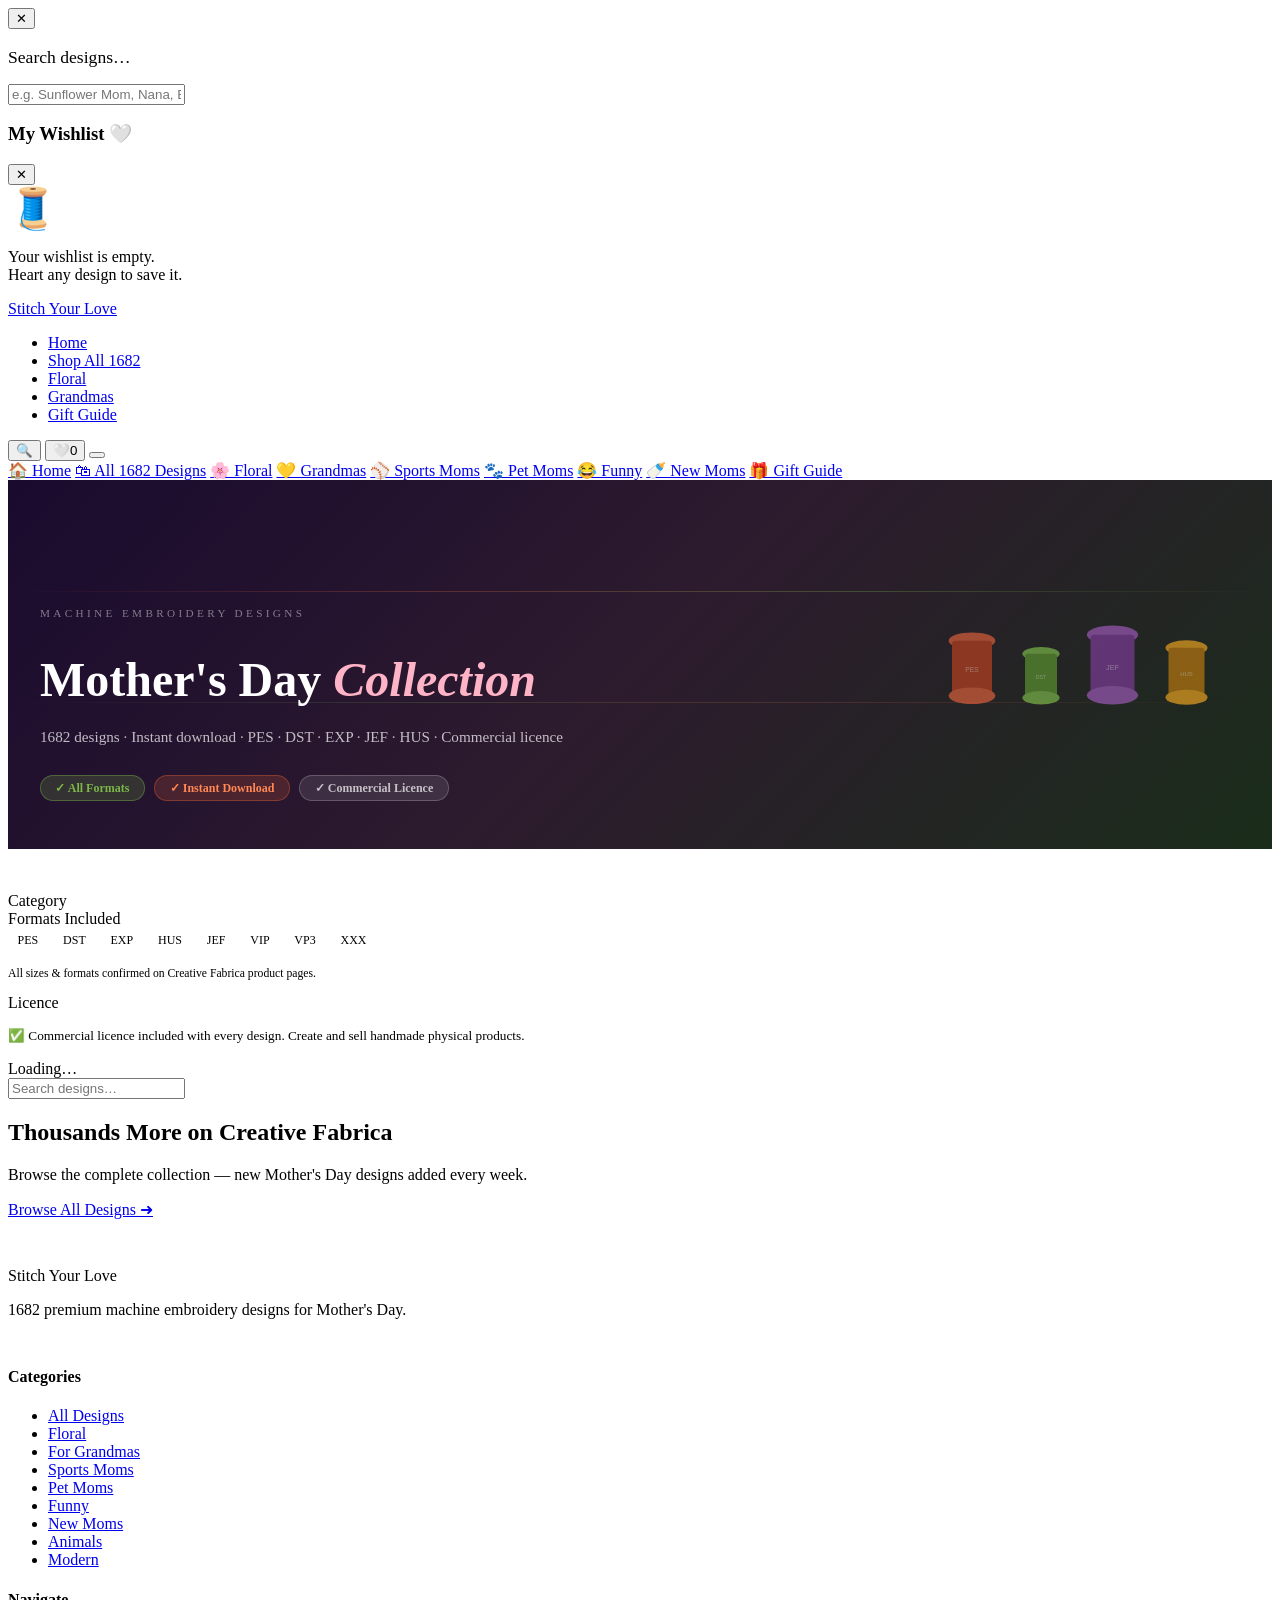
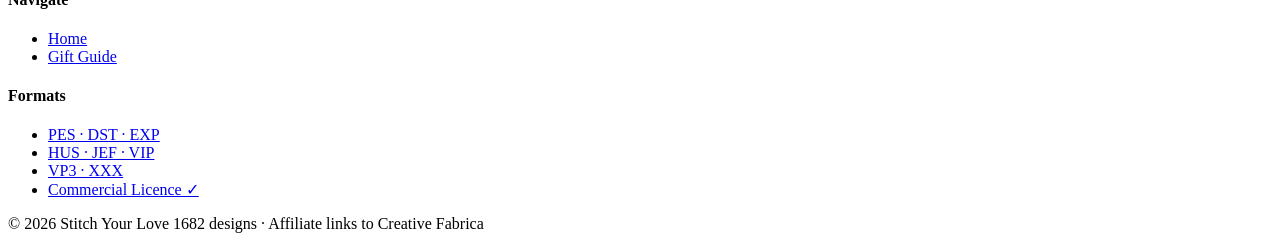
==== shop.html @ 6e65e6c3 "Add files via upload" ====
<!DOCTYPE html>
<html lang="en">
<head>
<meta charset="UTF-8">
<meta name="viewport" content="width=device-width,initial-scale=1">
<title>Shop All Designs — Stitch Your Love Mother's Day Embroidery</title>
<meta name="description" content="Shop all 1682 premium machine embroidery designs for Mother's Day. Filter by floral, grandma, sports, pets, funny, and more. Instant download, commercial licence.">
<link rel="stylesheet" href="style.css">
</head>
<body>

<!-- SEARCH MODAL -->
<div class="modal-overlay" id="search-modal">
  <div class="modal-box" style="position:relative">
    <button class="m-close" onclick="closeSearch()">✕</button>
    <p style="font-family:'Playfair Display',serif;font-size:1.1rem;color:var(--plum);margin-bottom:1rem">Search designs…</p>
    <input class="modal-search" id="search-input" type="text" placeholder="e.g. Sunflower Mom, Nana, Baseball Mama…" autocomplete="off">
    <div id="search-results" class="modal-results"></div>
  </div>
</div>

<!-- WISHLIST DRAWER -->
<div class="drawer-overlay" id="drawer-ov"></div>
<div class="drawer" id="drawer">
  <div class="drawer-head">
    <h3>My Wishlist 🤍</h3>
    <button class="drawer-close" onclick="toggleDrawer()">✕</button>
  </div>
  <div class="drawer-items" id="drawer-items">
    <div class="d-empty" id="drawer-empty">
      <div style="font-size:2.5rem;margin-bottom:.75rem">🧵</div>
      <p>Your wishlist is empty.<br>Heart any design to save it.</p>
    </div>
  </div>
  <div class="drawer-foot" id="drawer-foot" style="display:none">
    <p style="font-size:.82rem;color:var(--text-mid);margin-bottom:1rem">Each design opens on Creative Fabrica.</p>
    <a href="https://www.creativefabrica.com/search/ref/20531415/?query=mother&type=Embroidery" target="_blank" rel="noopener" class="btn btn-red" style="display:block;text-align:center">Browse All Designs ➜</a>
  </div>
</div>

<!-- NAVBAR -->
<nav class="navbar" id="navbar">
  <a href="index.html" class="nav-logo">Stitch Your Love</a>
  <ul class="nav-links">
    <li><a href="index.html">Home</a></li>
    <li><a href="shop.html" class="active">Shop All 1682</a></li>
    <li><a href="shop.html?cat=floral">Floral</a></li>
    <li><a href="shop.html?cat=grandma">Grandmas</a></li>
    <li><a href="gift-guide.html">Gift Guide</a></li>
  </ul>
  <div class="nav-right">
    <button class="nav-btn" onclick="openSearch()" title="Search">🔍</button>
    <button class="nav-btn" onclick="toggleDrawer()" title="Wishlist">
      🤍<span class="badge" id="wl-badge">0</span>
    </button>
    <button class="hamburger" onclick="toggleMobile()" aria-label="Menu">
      <span></span><span></span><span></span>
    </button>
  </div>
</nav>
<div class="mobile-nav" id="mobile-nav">
  <a href="index.html" onclick="toggleMobile()">🏠 Home</a>
  <a href="shop.html" onclick="toggleMobile()">🛍 All 1682 Designs</a>
  <a href="shop.html?cat=floral" onclick="toggleMobile()">🌸 Floral</a>
  <a href="shop.html?cat=grandma" onclick="toggleMobile()">💛 Grandmas</a>
  <a href="shop.html?cat=sports" onclick="toggleMobile()">⚾ Sports Moms</a>
  <a href="shop.html?cat=pets" onclick="toggleMobile()">🐾 Pet Moms</a>
  <a href="shop.html?cat=funny" onclick="toggleMobile()">😂 Funny</a>
  <a href="shop.html?cat=newmom" onclick="toggleMobile()">🍼 New Moms</a>
  <a href="gift-guide.html" onclick="toggleMobile()">🎁 Gift Guide</a>
</div>

<!-- SHOP HERO -->
<div style="padding-top:68px;position:relative;overflow:hidden;z-index:2;min-height:260px;display:flex;align-items:center">
  <div style="position:absolute;inset:0;background:linear-gradient(135deg,#1a0a2e 0%,#2d1b2e 50%,#1a2d1a 100%)"></div>
  <!-- Decorative threads -->
  <div style="position:absolute;inset:0;overflow:hidden;pointer-events:none;z-index:1">
    <div style="position:absolute;top:30%;left:0;right:0;height:1px;background:linear-gradient(90deg,transparent,rgba(217,95,59,.3),rgba(122,182,72,.3),transparent)"></div>
    <div style="position:absolute;top:60%;left:0;right:0;height:1px;background:linear-gradient(90deg,transparent,rgba(122,182,72,.2),rgba(217,95,59,.2),transparent)"></div>
  </div>
  <!-- Right decoration: thread spools -->
  <div style="position:absolute;right:5%;top:50%;transform:translateY(-50%);z-index:1;display:flex;gap:1.5rem;align-items:flex-end;opacity:.7">
    <svg viewBox="0 0 60 90" style="width:50px"><ellipse cx="30" cy="12" rx="28" ry="10" fill="#d95f3b"/><rect x="6" y="12" width="48" height="66" rx="4" fill="#b84020"/><ellipse cx="30" cy="78" rx="28" ry="10" fill="#d95f3b"/><text x="30" y="50" text-anchor="middle" font-size="8" fill="rgba(255,255,255,.5)" font-family="Arial">PES</text></svg>
    <svg viewBox="0 0 60 90" style="width:40px"><ellipse cx="30" cy="12" rx="28" ry="10" fill="#7ab648"/><rect x="6" y="12" width="48" height="66" rx="4" fill="#5a9230"/><ellipse cx="30" cy="78" rx="28" ry="10" fill="#7ab648"/><text x="30" y="50" text-anchor="middle" font-size="8" fill="rgba(255,255,255,.5)" font-family="Arial">DST</text></svg>
    <svg viewBox="0 0 60 90" style="width:55px"><ellipse cx="30" cy="12" rx="28" ry="10" fill="#9b59b6"/><rect x="6" y="12" width="48" height="66" rx="4" fill="#7d3c98"/><ellipse cx="30" cy="78" rx="28" ry="10" fill="#9b59b6"/><text x="30" y="50" text-anchor="middle" font-size="8" fill="rgba(255,255,255,.5)" font-family="Arial">JEF</text></svg>
    <svg viewBox="0 0 60 90" style="width:45px"><ellipse cx="30" cy="12" rx="28" ry="10" fill="#e8a020"/><rect x="6" y="12" width="48" height="66" rx="4" fill="#b87810"/><ellipse cx="30" cy="78" rx="28" ry="10" fill="#e8a020"/><text x="30" y="50" text-anchor="middle" font-size="8" fill="rgba(255,255,255,.5)" font-family="Arial">HUS</text></svg>
  </div>
  <div style="position:relative;z-index:2;padding:3rem 2rem;max-width:700px">
    <p style="font-size:.7rem;letter-spacing:.3em;text-transform:uppercase;color:rgba(255,255,255,.45);margin-bottom:.75rem">Machine Embroidery Designs</p>
    <h1 style="font-family:'Playfair Display',serif;font-size:clamp(1.8rem,5vw,3rem);color:#fff;margin-bottom:.85rem;line-height:1.2">Mother's Day <em style="color:#ffb3c6;font-style:italic">Collection</em></h1>
    <p style="color:rgba(255,255,255,.72);font-size:.95rem;line-height:1.75;margin-bottom:1.5rem">1682 designs · Instant download · PES · DST · EXP · JEF · HUS · Commercial licence</p>
    <div style="display:flex;gap:.6rem;flex-wrap:wrap">
      <span style="padding:.3rem .9rem;background:rgba(122,182,72,.2);border:1px solid rgba(122,182,72,.4);border-radius:20px;font-size:.75rem;color:#7ab648;font-weight:600">✓ All Formats</span>
      <span style="padding:.3rem .9rem;background:rgba(217,95,59,.2);border:1px solid rgba(217,95,59,.4);border-radius:20px;font-size:.75rem;color:#ff8855;font-weight:600">✓ Instant Download</span>
      <span style="padding:.3rem .9rem;background:rgba(255,255,255,.1);border:1px solid rgba(255,255,255,.2);border-radius:20px;font-size:.75rem;color:rgba(255,255,255,.7);font-weight:600">✓ Commercial Licence</span>
    </div>
  </div>
</div>

<!-- MOBILE FILTERS (visible on mobile) -->
<div style="padding:.75rem 1.5rem;background:rgba(255,255,255,.15);backdrop-filter:blur(12px);-webkit-backdrop-filter:blur(12px);border-bottom:1px solid rgba(255,255,255,.25);position:relative;z-index:2;overflow-x:auto;white-space:nowrap">
  <div style="display:inline-flex;gap:.5rem" id="mob-filters"></div>
</div>

<!-- SHOP LAYOUT -->
<div class="wrap" style="position:relative;z-index:2">
  <div class="shop-layout">

    <!-- SIDEBAR -->
    <aside class="sidebar">
      <div class="side-panel">
        <div class="side-title">Category</div>
        <div id="sidebar-cats"></div>
      </div>
      <div class="side-panel">
        <div class="side-title">Formats Included</div>
        <div style="display:flex;flex-wrap:wrap;gap:.35rem">
          <span class="tag" style="font-size:.75rem;padding:.3rem .6rem">PES</span>
          <span class="tag" style="font-size:.75rem;padding:.3rem .6rem">DST</span>
          <span class="tag" style="font-size:.75rem;padding:.3rem .6rem">EXP</span>
          <span class="tag" style="font-size:.75rem;padding:.3rem .6rem">HUS</span>
          <span class="tag" style="font-size:.75rem;padding:.3rem .6rem">JEF</span>
          <span class="tag" style="font-size:.75rem;padding:.3rem .6rem">VIP</span>
          <span class="tag" style="font-size:.75rem;padding:.3rem .6rem">VP3</span>
          <span class="tag" style="font-size:.75rem;padding:.3rem .6rem">XXX</span>
        </div>
        <p style="font-size:.73rem;color:var(--text-light);margin-top:.75rem;line-height:1.5">All sizes &amp; formats confirmed on Creative Fabrica product pages.</p>
      </div>
      <div class="side-panel">
        <div class="side-title">Licence</div>
        <p style="font-size:.83rem;color:var(--text-mid);line-height:1.6">✅ Commercial licence included with every design. Create and sell handmade physical products.</p>
      </div>
    </aside>

    <!-- MAIN CONTENT -->
    <main class="shop-main">
      <div class="toolbar">
        <div class="result-info" id="result-info">Loading…</div>
        <div class="search-bar">
          <input class="search-input" id="inline-search" type="text" placeholder="Search designs…" autocomplete="off">
        </div>
      </div>
      <div class="grid" id="products-grid"></div>
      <div id="no-results" style="display:none;text-align:center;padding:4rem 2rem;color:var(--text-mid)">
        <div style="font-size:2.5rem;margin-bottom:1rem">🧵</div>
        <h3 style="font-family:'Playfair Display',serif;color:var(--plum);margin-bottom:.75rem">No designs found</h3>
        <p>Try a different search or category.</p>
        <button onclick="setFilter('all','')" class="btn btn-outline btn-sm" style="margin-top:1rem">Show All Designs</button>
      </div>
      <div class="pagination" id="pagination"></div>
    </main>

  </div>

  <!-- BOTTOM CTA -->
  <div class="cta-banner" style="margin:1rem 0 3rem">
    <h2>Thousands More on Creative Fabrica</h2>
    <p>Browse the complete collection — new Mother's Day designs added every week.</p>
    <a href="https://www.creativefabrica.com/search/ref/20531415/?query=mother&type=Embroidery" target="_blank" rel="noopener" class="btn btn-green">Browse All Designs ➜</a>
  </div>
</div>

<!-- FOOTER -->
<footer>
  <div class="footer-grid">
    <div>
      <span class="footer-logo">Stitch Your Love</span>
      <p class="footer-tag">1682 premium machine embroidery designs for Mother's Day.</p>
      <p style="font-size:.72rem;color:rgba(255,255,255,.3)">Affiliate disclosure: all links lead to Creative Fabrica.</p>
    </div>
    <div>
      <h4 class="footer-h">Categories</h4>
      <ul class="footer-ul">
        <li><a href="shop.html">All Designs</a></li>
        <li><a href="shop.html?cat=floral">Floral</a></li>
        <li><a href="shop.html?cat=grandma">For Grandmas</a></li>
        <li><a href="shop.html?cat=sports">Sports Moms</a></li>
        <li><a href="shop.html?cat=pets">Pet Moms</a></li>
        <li><a href="shop.html?cat=funny">Funny</a></li>
        <li><a href="shop.html?cat=newmom">New Moms</a></li>
        <li><a href="shop.html?cat=animals">Animals</a></li>
        <li><a href="shop.html?cat=modern">Modern</a></li>
      </ul>
    </div>
    <div>
      <h4 class="footer-h">Navigate</h4>
      <ul class="footer-ul">
        <li><a href="index.html">Home</a></li>
        <li><a href="gift-guide.html">Gift Guide</a></li>
      </ul>
    </div>
    <div>
      <h4 class="footer-h">Formats</h4>
      <ul class="footer-ul">
        <li><a href="#">PES · DST · EXP</a></li>
        <li><a href="#">HUS · JEF · VIP</a></li>
        <li><a href="#">VP3 · XXX</a></li>
        <li><a href="#">Commercial Licence ✓</a></li>
      </ul>
    </div>
  </div>
  <div class="footer-bottom">
    <span>© 2026 Stitch Your Love</span>
    <span>1682 designs · Affiliate links to Creative Fabrica</span>
  </div>
</footer>

<script src="products.js"></script>
<script src="shared.js"></script>
<script>
/* ── SHOP CONFIG ─────────────────────────────────────────────*/
const PAGE_SIZE = 24;
const CATS = [
  {id:'all',    label:'All Designs',         icon:'✨'},
  {id:'floral', label:'Floral & Elegant',    icon:'🌸'},
  {id:'grandma',label:'For the Grandmas',    icon:'💛'},
  {id:'sports', label:'Sports & Hobby Moms', icon:'⚾'},
  {id:'pets',   label:'Pet Moms',            icon:'🐾'},
  {id:'funny',  label:'Funny & Relatable',   icon:'😂'},
  {id:'newmom', label:'New Moms & Nursery',  icon:'🍼'},
  {id:'animals',label:'Animals & Nature',    icon:'🐘'},
  {id:'modern', label:'Modern & Minimal',    icon:'🎨'},
  {id:'trending',label:'Quotes & Phrases',   icon:'💬'},
];

let currentCat = 'all';
let currentPage = 1;
let currentSearch = '';
let filteredProducts = [];

/* ── READ URL PARAMS ──────────────────────────────────────── */
function readParams(){
  const p = new URLSearchParams(window.location.search);
  currentCat = p.get('cat') || 'all';
  currentPage = parseInt(p.get('page') || '1');
  currentSearch = p.get('q') || '';
  // set search input
  const si = document.getElementById('inline-search');
  if(si && currentSearch) si.value = currentSearch;
}

/* ── FILTER & RENDER ──────────────────────────────────────── */
function filterProducts(){
  filteredProducts = PRODUCTS.filter(p => {
    const catOk = currentCat === 'all' || p.c === currentCat;
    const qOk   = !currentSearch || p.t.toLowerCase().includes(currentSearch.toLowerCase());
    return catOk && qOk;
  });
}

function renderPage(){
  const grid = document.getElementById('products-grid');
  const noRes = document.getElementById('no-results');
  const info = document.getElementById('result-info');

  if(!filteredProducts.length){
    grid.innerHTML='';
    noRes.style.display='block';
    info.textContent='No designs found';
    document.getElementById('pagination').innerHTML='';
    return;
  }
  noRes.style.display='none';

  const total = filteredProducts.length;
  const totalPages = Math.ceil(total / PAGE_SIZE);
  if(currentPage > totalPages) currentPage = 1;

  const start = (currentPage-1)*PAGE_SIZE;
  const slice = filteredProducts.slice(start, start+PAGE_SIZE);

  const catLabel = CATS.find(c=>c.id===currentCat)?.label || 'All';
  info.textContent = `${total.toLocaleString()} design${total!==1?'s':''} ${currentCat!=='all'?'in '+catLabel:''} ${currentSearch?'for "'+currentSearch+'"':''} — Page ${currentPage} of ${totalPages}`;

  grid.innerHTML = slice.map(p=>cardHTML(p,'')).join('');
  wlRefreshUI();

  renderPagination(totalPages);

  // scroll to top of grid smoothly
  grid.scrollIntoView({behavior:'smooth',block:'start'});
  window.scrollBy(0,-100);
}

function renderPagination(total){
  const el = document.getElementById('pagination');
  if(total <= 1){ el.innerHTML=''; return; }
  let html = '';
  const p = currentPage;

  // Prev
  html += `<button class="page-btn" onclick="goPage(${p-1})" ${p===1?'disabled':''}>←</button>`;

  // Pages
  let pages = [];
  if(total <= 7){
    for(let i=1;i<=total;i++) pages.push(i);
  } else {
    pages = [1];
    if(p > 3) pages.push('…');
    for(let i=Math.max(2,p-1);i<=Math.min(total-1,p+1);i++) pages.push(i);
    if(p < total-2) pages.push('…');
    pages.push(total);
  }

  pages.forEach(pg=>{
    if(pg==='…') html+=`<span class="page-dots">…</span>`;
    else html+=`<button class="page-btn ${pg===p?'active':''}" onclick="goPage(${pg})">${pg}</button>`;
  });

  // Next
  html += `<button class="page-btn" onclick="goPage(${p+1})" ${p===total?'disabled':''}>→</button>`;
  el.innerHTML = html;
}

function goPage(n){
  currentPage = n;
  renderPage();
  updateURL();
}

/* ── SET FILTER ───────────────────────────────────────────── */
function setFilter(cat, search=''){
  currentCat = cat;
  currentSearch = search;
  currentPage = 1;
  // sync search input
  const si = document.getElementById('inline-search');
  if(si) si.value = search;
  filterProducts();
  renderPage();
  updateURL();
  buildSidebar();
  buildMobileFilters();
}

function updateURL(){
  const url = new URL(window.location);
  if(currentCat==='all') url.searchParams.delete('cat');
  else url.searchParams.set('cat', currentCat);
  if(currentPage===1) url.searchParams.delete('page');
  else url.searchParams.set('page', currentPage);
  if(currentSearch) url.searchParams.set('q', currentSearch);
  else url.searchParams.delete('q');
  window.history.replaceState({},'', url);
}

/* ── SIDEBAR ─────────────────────────────────────────────── */
function countCat(cat){
  if(cat==='all') return PRODUCTS.length;
  return PRODUCTS.filter(p=>p.c===cat).length;
}

function buildSidebar(){
  const el = document.getElementById('sidebar-cats');
  if(!el) return;
  el.innerHTML = CATS.map(c=>`
    <button class="side-opt ${c.id===currentCat?'active':''}" onclick="setFilter('${c.id}')">
      ${c.icon} ${c.label}
      <span class="cnt">${countCat(c.id).toLocaleString()}</span>
    </button>`).join('');
}

function buildMobileFilters(){
  const el = document.getElementById('mob-filters');
  if(!el) return;
  el.innerHTML = CATS.map(c=>`
    <button onclick="setFilter('${c.id}')" style="flex-shrink:0;padding:.45rem .9rem;border-radius:50px;border:1px solid var(--glass-b);background:${c.id===currentCat?'var(--persimmon)':'rgba(255,255,255,.6)'};color:${c.id===currentCat?'#fff':'var(--plum2)'};font-size:.78rem;font-weight:500;font-family:Outfit,sans-serif;white-space:nowrap;cursor:pointer;transition:all .2s">
      ${c.icon} ${c.label}
    </button>`).join('');
}

/* ── INLINE SEARCH ───────────────────────────────────────── */
let searchTimer;
document.addEventListener('DOMContentLoaded',()=>{
  const si = document.getElementById('inline-search');
  if(si){
    si.addEventListener('input', e=>{
      clearTimeout(searchTimer);
      searchTimer = setTimeout(()=>{
        currentSearch = e.target.value.trim();
        currentPage = 1;
        filterProducts();
        renderPage();
        updateURL();
      }, 300);
    });
  }
});

/* ── INIT ─────────────────────────────────────────────────── */
document.addEventListener('DOMContentLoaded',()=>{
  readParams();
  buildSidebar();
  buildMobileFilters();
  filterProducts();
  renderPage();
});
</script>
</body>
</html>
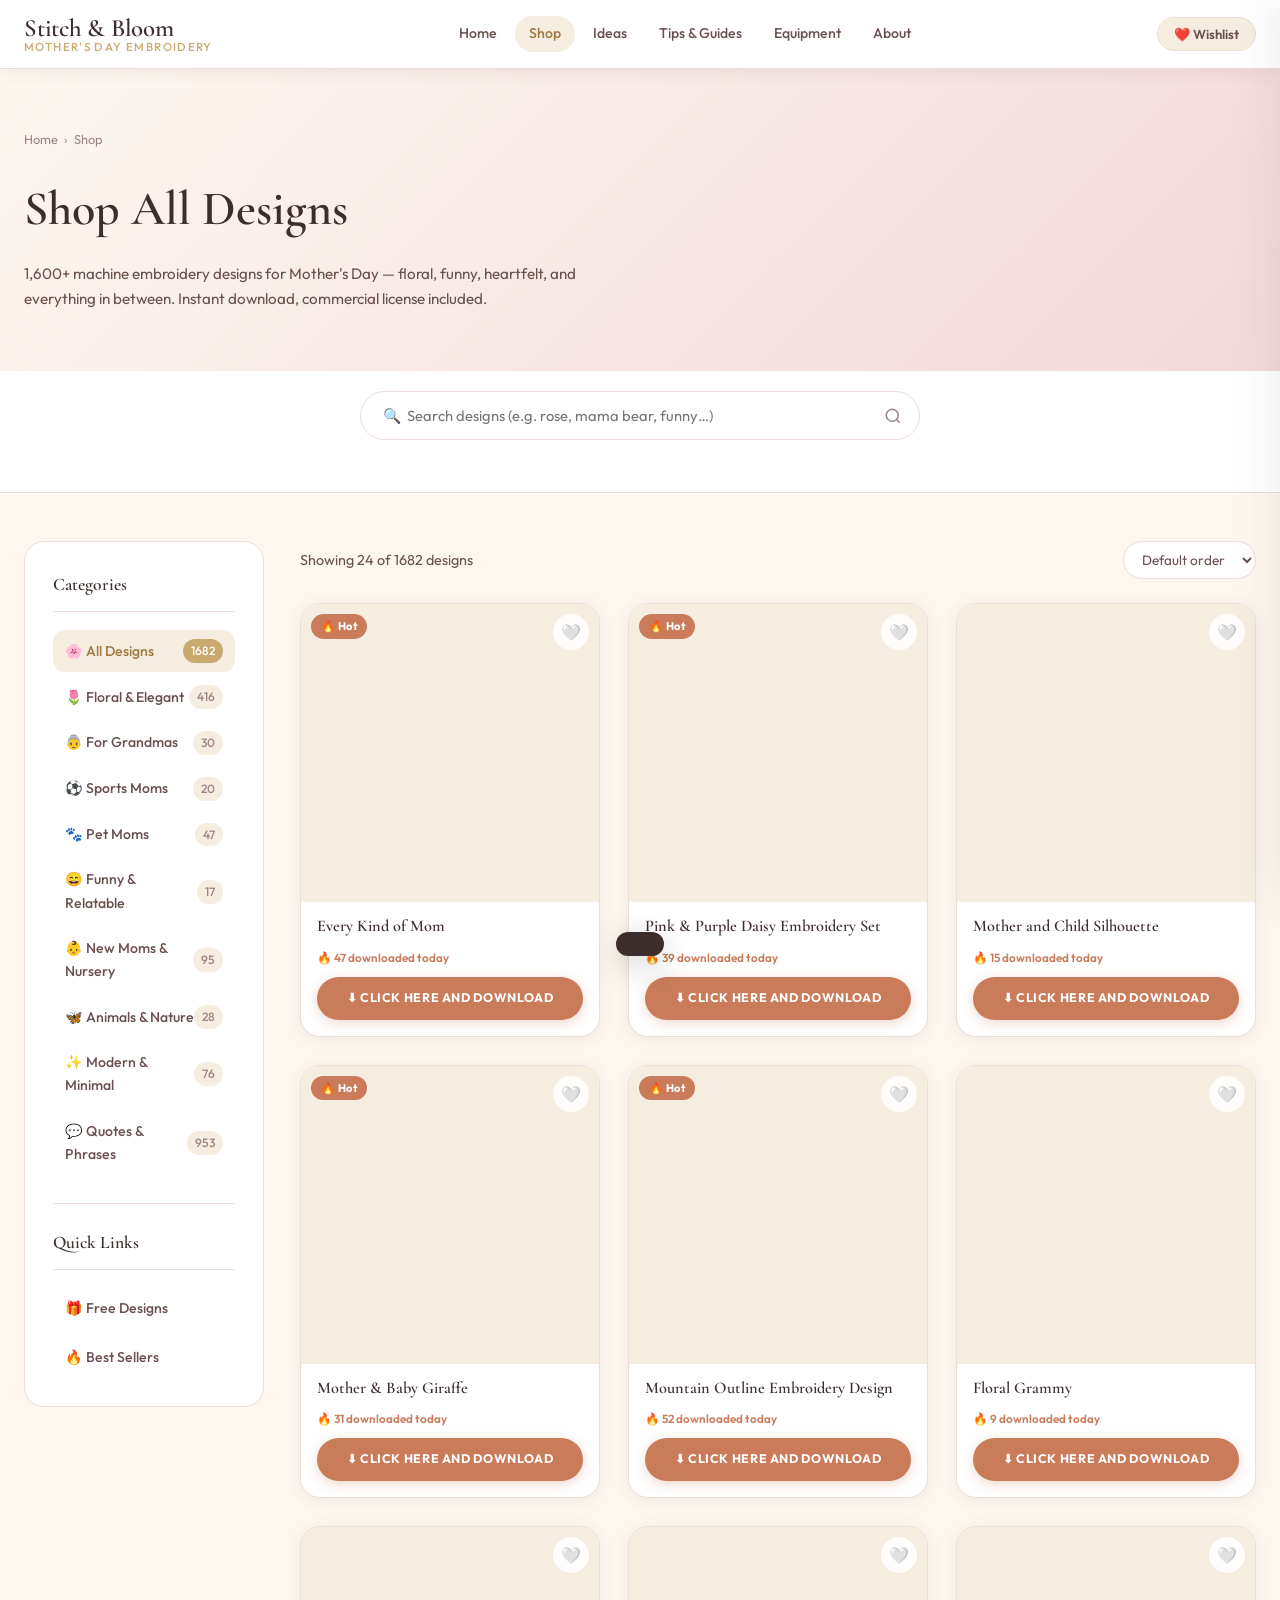
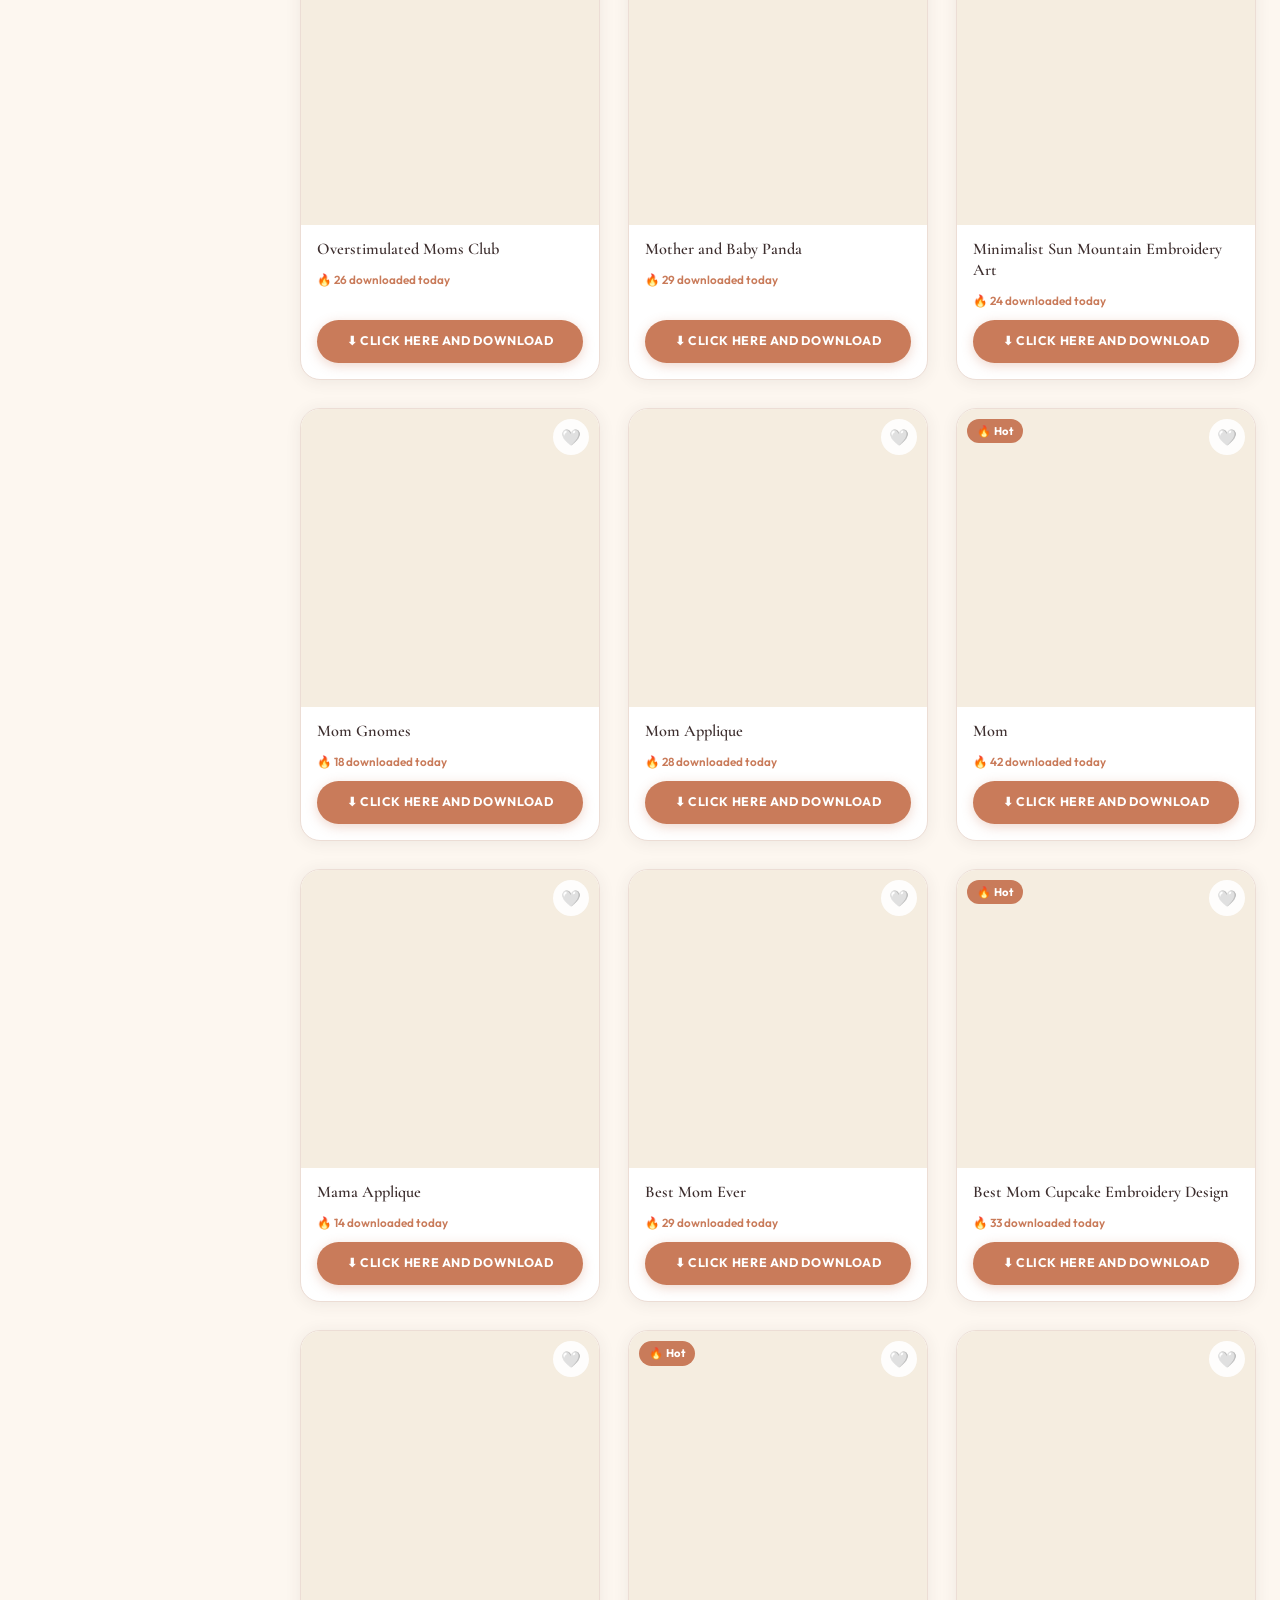
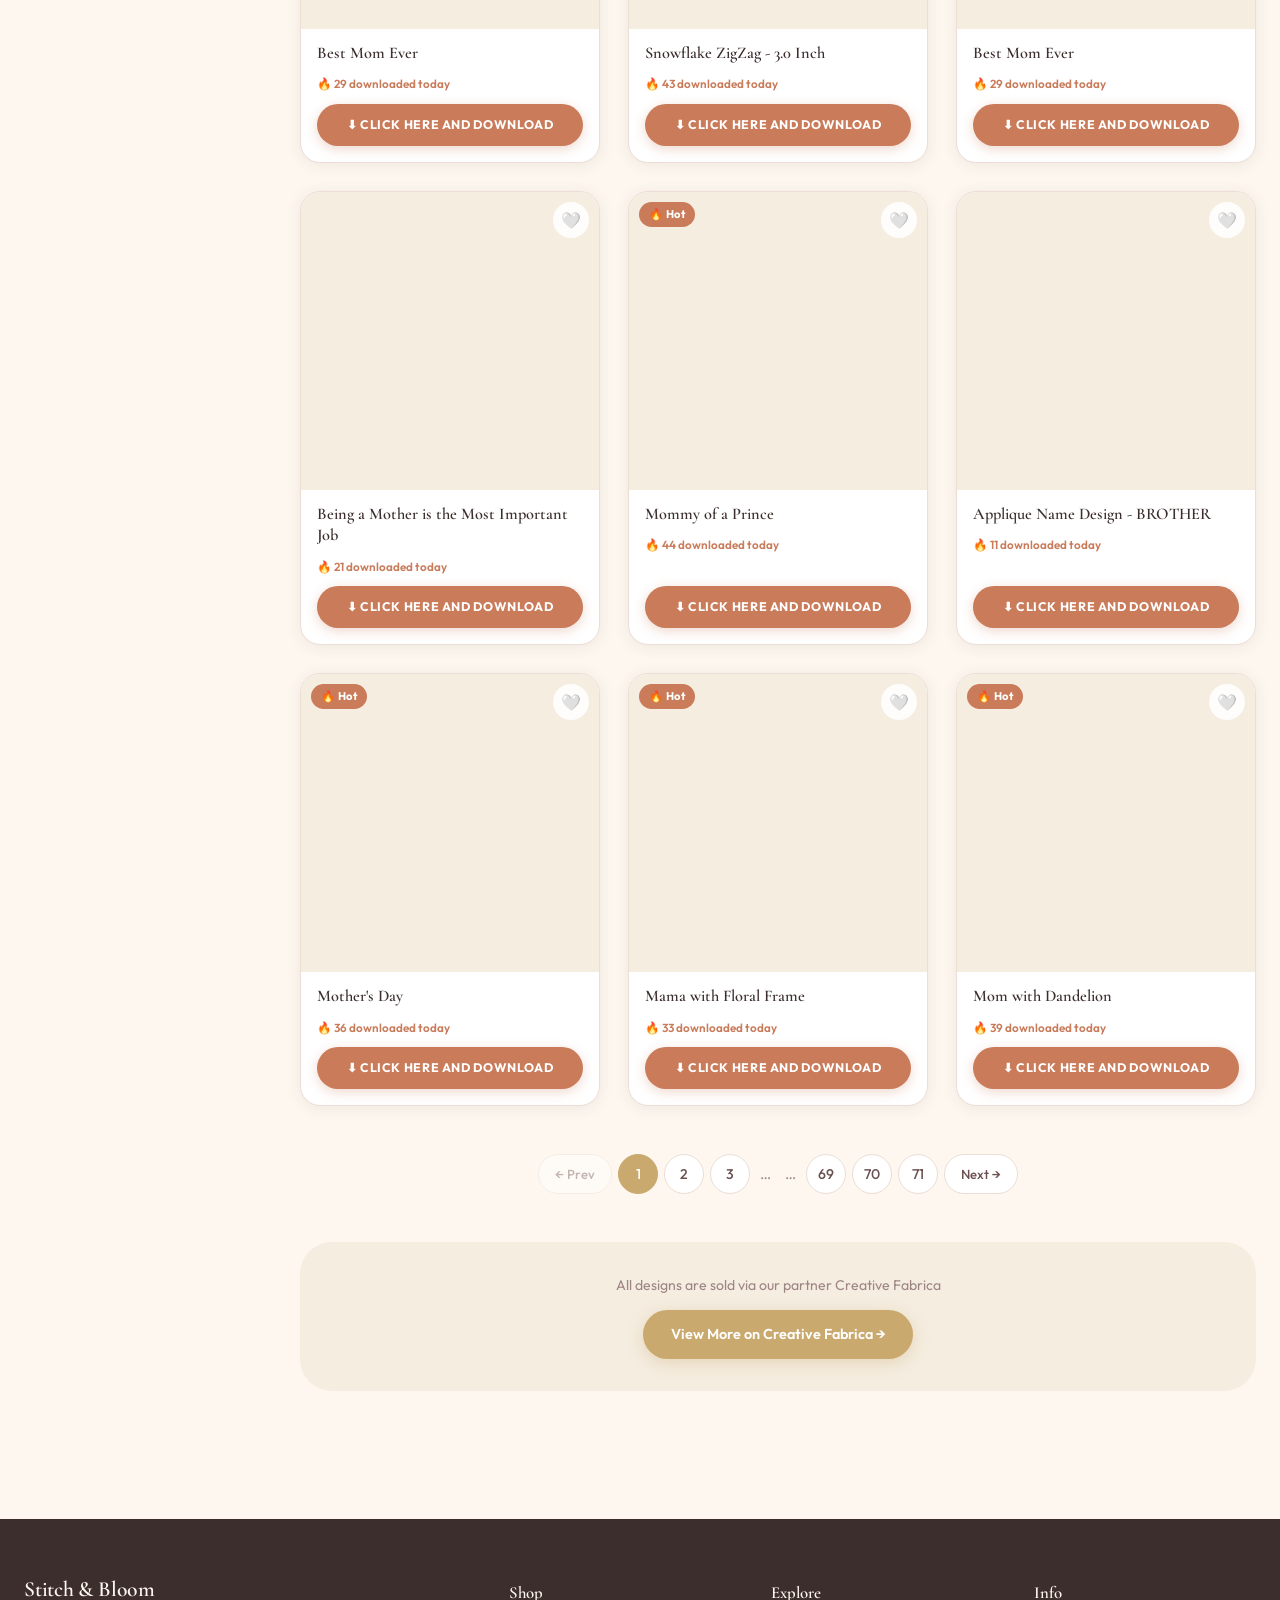
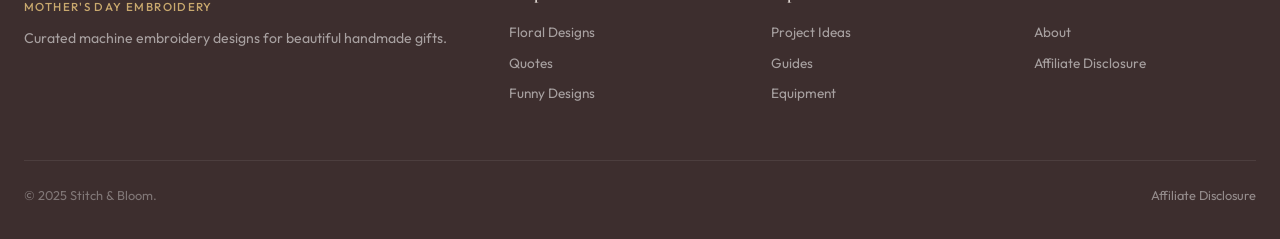
==== commit ac6b7e8c: "Add files via upload" ====
--- a/shop.html
+++ b/shop.html
@@ -2,399 +2,206 @@
 <html lang="en">
 <head>
 <meta charset="UTF-8">
-<meta name="viewport" content="width=device-width,initial-scale=1">
-<title>Shop All Designs — Stitch Your Love Mother's Day Embroidery</title>
-<meta name="description" content="Shop all 1682 premium machine embroidery designs for Mother's Day. Filter by floral, grandma, sports, pets, funny, and more. Instant download, commercial licence.">
+<meta name="viewport" content="width=device-width, initial-scale=1">
+<meta name="description" content="Browse 1,600+ Mother's Day machine embroidery designs. Filter by category, search, and download instantly with commercial license.">
+<title>Shop Embroidery Designs — Mother's Day Collection</title>
 <link rel="stylesheet" href="style.css">
 </head>
 <body>
 
-<!-- SEARCH MODAL -->
-<div class="modal-overlay" id="search-modal">
-  <div class="modal-box" style="position:relative">
-    <button class="m-close" onclick="closeSearch()">✕</button>
-    <p style="font-family:'Playfair Display',serif;font-size:1.1rem;color:var(--plum);margin-bottom:1rem">Search designs…</p>
-    <input class="modal-search" id="search-input" type="text" placeholder="e.g. Sunflower Mom, Nana, Baseball Mama…" autocomplete="off">
-    <div id="search-results" class="modal-results"></div>
+<header class="site-header">
+  <div class="header-inner">
+    <a href="index.html" class="logo">
+      <span class="logo-title">Stitch & Bloom</span>
+      <span class="logo-sub">Mother's Day Embroidery</span>
+    </a>
+    <nav class="main-nav">
+      <a href="index.html">Home</a>
+      <a href="shop.html">Shop</a>
+      <a href="ideas.html">Ideas</a>
+      <a href="articles.html">Tips & Guides</a>
+      <a href="equipment.html">Equipment</a>
+      <a href="about.html">About</a>
+    </nav>
+    <div class="header-actions">
+      <button class="btn-wishlist">❤️ Wishlist <span class="wishlist-count">0</span></button>
+      <button class="hamburger"><span></span><span></span><span></span></button>
+    </div>
+  </div>
+  <nav class="mobile-nav">
+    <a href="index.html">Home</a>
+    <a href="shop.html">Shop Designs</a>
+    <a href="ideas.html">Ideas & Inspiration</a>
+    <a href="articles.html">Tips & Guides</a>
+    <a href="equipment.html">Equipment</a>
+    <a href="about.html">About</a>
+  </nav>
+</header>
+
+<div class="drawer-overlay"></div>
+<aside class="wishlist-drawer">
+  <div class="drawer-header">
+    <h3>My Wishlist ❤️</h3>
+    <button class="drawer-close">✕</button>
+  </div>
+  <div class="drawer-body"></div>
+  <div class="drawer-footer">
+    <a href="shop.html" class="btn btn-primary" style="justify-content:center">Browse All Designs →</a>
+  </div>
+</aside>
+
+<!-- PAGE HERO -->
+<section class="page-hero">
+  <div class="container">
+    <div class="breadcrumb">
+      <a href="index.html">Home</a>
+      <span class="breadcrumb-sep">›</span>
+      <span>Shop</span>
+    </div>
+    <h1>Shop All Designs</h1>
+    <p>1,600+ machine embroidery designs for Mother's Day — floral, funny, heartfelt, and everything in between. Instant download, commercial license included.</p>
+  </div>
+</section>
+
+<!-- SEARCH -->
+<div style="background:var(--white);padding:20px 0;border-bottom:1px solid var(--border);">
+  <div class="container">
+    <div class="search-bar-wrap">
+      <input class="search-bar" id="shopSearch" type="search" placeholder="🔍  Search designs (e.g. rose, mama bear, funny…)" autocomplete="off">
+      <svg class="search-icon" width="18" height="18" viewBox="0 0 24 24" fill="none" stroke="currentColor" stroke-width="2"><circle cx="11" cy="11" r="8"/><path d="m21 21-4.35-4.35"/></svg>
+    </div>
   </div>
 </div>
 
-<!-- WISHLIST DRAWER -->
-<div class="drawer-overlay" id="drawer-ov"></div>
-<div class="drawer" id="drawer">
-  <div class="drawer-head">
-    <h3>My Wishlist 🤍</h3>
-    <button class="drawer-close" onclick="toggleDrawer()">✕</button>
-  </div>
-  <div class="drawer-items" id="drawer-items">
-    <div class="d-empty" id="drawer-empty">
-      <div style="font-size:2.5rem;margin-bottom:.75rem">🧵</div>
-      <p>Your wishlist is empty.<br>Heart any design to save it.</p>
-    </div>
-  </div>
-  <div class="drawer-foot" id="drawer-foot" style="display:none">
-    <p style="font-size:.82rem;color:var(--text-mid);margin-bottom:1rem">Each design opens on Creative Fabrica.</p>
-    <a href="https://www.creativefabrica.com/search/ref/20531415/?query=mother&type=Embroidery" target="_blank" rel="noopener" class="btn btn-red" style="display:block;text-align:center">Browse All Designs ➜</a>
+<!-- SHOP LAYOUT -->
+<div class="container">
+  <div class="shop-layout">
+
+    <!-- SIDEBAR -->
+    <aside class="shop-sidebar">
+      <h3>Categories</h3>
+      <div class="filter-list">
+        <div class="filter-item active" data-cat="all">
+          🌸 All Designs <span class="filter-count" id="cnt-all">1682</span>
+        </div>
+        <div class="filter-item" data-cat="floral">
+          🌷 Floral & Elegant <span class="filter-count" id="cnt-floral"></span>
+        </div>
+        <div class="filter-item" data-cat="grandma">
+          👵 For Grandmas <span class="filter-count" id="cnt-grandma"></span>
+        </div>
+        <div class="filter-item" data-cat="sports">
+          ⚽ Sports Moms <span class="filter-count" id="cnt-sports"></span>
+        </div>
+        <div class="filter-item" data-cat="pets">
+          🐾 Pet Moms <span class="filter-count" id="cnt-pets"></span>
+        </div>
+        <div class="filter-item" data-cat="funny">
+          😄 Funny & Relatable <span class="filter-count" id="cnt-funny"></span>
+        </div>
+        <div class="filter-item" data-cat="newmom">
+          👶 New Moms & Nursery <span class="filter-count" id="cnt-newmom"></span>
+        </div>
+        <div class="filter-item" data-cat="animals">
+          🦋 Animals & Nature <span class="filter-count" id="cnt-animals"></span>
+        </div>
+        <div class="filter-item" data-cat="modern">
+          ✨ Modern & Minimal <span class="filter-count" id="cnt-modern"></span>
+        </div>
+        <div class="filter-item" data-cat="quotes">
+          💬 Quotes & Phrases <span class="filter-count" id="cnt-quotes"></span>
+        </div>
+      </div>
+
+      <div style="margin-top:28px;padding-top:24px;border-top:1px solid var(--border);">
+        <h3>Quick Links</h3>
+        <div style="display:flex;flex-direction:column;gap:8px;margin-top:10px;">
+          <a href="https://www.creativefabrica.com/search/ref/20531415/?query=mother&type=Embroidery&price=free" target="_blank" rel="noopener" class="filter-item" style="text-decoration:none;gap:0;">
+            🎁 Free Designs
+          </a>
+          <a href="https://www.creativefabrica.com/search/ref/20531415/?query=mother+day&type=Embroidery&sort=best-sellers" target="_blank" rel="noopener" class="filter-item" style="text-decoration:none;gap:0;">
+            🔥 Best Sellers
+          </a>
+        </div>
+      </div>
+    </aside>
+
+    <!-- MAIN -->
+    <main class="shop-main">
+      <div class="shop-toolbar">
+        <div style="display:flex;gap:10px;align-items:center;flex-wrap:wrap;">
+          <button class="filter-toggle" style="font-size:.83rem;font-weight:600;">
+            ☰ Filters
+          </button>
+          <span class="shop-count"></span>
+        </div>
+        <select class="sort-select" id="shopSort">
+          <option value="default">Default order</option>
+          <option value="az">A → Z</option>
+          <option value="za">Z → A</option>
+        </select>
+      </div>
+
+      <div class="products-grid"></div>
+      <div class="pagination"></div>
+
+      <!-- bottom CTA -->
+      <div style="text-align:center;margin:48px 0 0;padding:32px;background:var(--cream-mid);border-radius:var(--r-lg);">
+        <p style="font-size:.88rem;color:var(--text-light);margin-bottom:12px;">All designs are sold via our partner Creative Fabrica</p>
+        <a href="https://www.creativefabrica.com/search/ref/20531415/?query=mother&type=Embroidery" target="_blank" rel="noopener sponsored" class="btn btn-primary">
+          View More on Creative Fabrica →
+        </a>
+      </div>
+    </main>
   </div>
 </div>
 
-<!-- NAVBAR -->
-<nav class="navbar" id="navbar">
-  <a href="index.html" class="nav-logo">Stitch Your Love</a>
-  <ul class="nav-links">
-    <li><a href="index.html">Home</a></li>
-    <li><a href="shop.html" class="active">Shop All 1682</a></li>
-    <li><a href="shop.html?cat=floral">Floral</a></li>
-    <li><a href="shop.html?cat=grandma">Grandmas</a></li>
-    <li><a href="gift-guide.html">Gift Guide</a></li>
-  </ul>
-  <div class="nav-right">
-    <button class="nav-btn" onclick="openSearch()" title="Search">🔍</button>
-    <button class="nav-btn" onclick="toggleDrawer()" title="Wishlist">
-      🤍<span class="badge" id="wl-badge">0</span>
-    </button>
-    <button class="hamburger" onclick="toggleMobile()" aria-label="Menu">
-      <span></span><span></span><span></span>
-    </button>
-  </div>
-</nav>
-<div class="mobile-nav" id="mobile-nav">
-  <a href="index.html" onclick="toggleMobile()">🏠 Home</a>
-  <a href="shop.html" onclick="toggleMobile()">🛍 All 1682 Designs</a>
-  <a href="shop.html?cat=floral" onclick="toggleMobile()">🌸 Floral</a>
-  <a href="shop.html?cat=grandma" onclick="toggleMobile()">💛 Grandmas</a>
-  <a href="shop.html?cat=sports" onclick="toggleMobile()">⚾ Sports Moms</a>
-  <a href="shop.html?cat=pets" onclick="toggleMobile()">🐾 Pet Moms</a>
-  <a href="shop.html?cat=funny" onclick="toggleMobile()">😂 Funny</a>
-  <a href="shop.html?cat=newmom" onclick="toggleMobile()">🍼 New Moms</a>
-  <a href="gift-guide.html" onclick="toggleMobile()">🎁 Gift Guide</a>
-</div>
-
-<!-- SHOP HERO -->
-<div style="padding-top:68px;position:relative;overflow:hidden;z-index:2;min-height:260px;display:flex;align-items:center">
-  <div style="position:absolute;inset:0;background:linear-gradient(135deg,#1a0a2e 0%,#2d1b2e 50%,#1a2d1a 100%)"></div>
-  <!-- Decorative threads -->
-  <div style="position:absolute;inset:0;overflow:hidden;pointer-events:none;z-index:1">
-    <div style="position:absolute;top:30%;left:0;right:0;height:1px;background:linear-gradient(90deg,transparent,rgba(217,95,59,.3),rgba(122,182,72,.3),transparent)"></div>
-    <div style="position:absolute;top:60%;left:0;right:0;height:1px;background:linear-gradient(90deg,transparent,rgba(122,182,72,.2),rgba(217,95,59,.2),transparent)"></div>
-  </div>
-  <!-- Right decoration: thread spools -->
-  <div style="position:absolute;right:5%;top:50%;transform:translateY(-50%);z-index:1;display:flex;gap:1.5rem;align-items:flex-end;opacity:.7">
-    <svg viewBox="0 0 60 90" style="width:50px"><ellipse cx="30" cy="12" rx="28" ry="10" fill="#d95f3b"/><rect x="6" y="12" width="48" height="66" rx="4" fill="#b84020"/><ellipse cx="30" cy="78" rx="28" ry="10" fill="#d95f3b"/><text x="30" y="50" text-anchor="middle" font-size="8" fill="rgba(255,255,255,.5)" font-family="Arial">PES</text></svg>
-    <svg viewBox="0 0 60 90" style="width:40px"><ellipse cx="30" cy="12" rx="28" ry="10" fill="#7ab648"/><rect x="6" y="12" width="48" height="66" rx="4" fill="#5a9230"/><ellipse cx="30" cy="78" rx="28" ry="10" fill="#7ab648"/><text x="30" y="50" text-anchor="middle" font-size="8" fill="rgba(255,255,255,.5)" font-family="Arial">DST</text></svg>
-    <svg viewBox="0 0 60 90" style="width:55px"><ellipse cx="30" cy="12" rx="28" ry="10" fill="#9b59b6"/><rect x="6" y="12" width="48" height="66" rx="4" fill="#7d3c98"/><ellipse cx="30" cy="78" rx="28" ry="10" fill="#9b59b6"/><text x="30" y="50" text-anchor="middle" font-size="8" fill="rgba(255,255,255,.5)" font-family="Arial">JEF</text></svg>
-    <svg viewBox="0 0 60 90" style="width:45px"><ellipse cx="30" cy="12" rx="28" ry="10" fill="#e8a020"/><rect x="6" y="12" width="48" height="66" rx="4" fill="#b87810"/><ellipse cx="30" cy="78" rx="28" ry="10" fill="#e8a020"/><text x="30" y="50" text-anchor="middle" font-size="8" fill="rgba(255,255,255,.5)" font-family="Arial">HUS</text></svg>
-  </div>
-  <div style="position:relative;z-index:2;padding:3rem 2rem;max-width:700px">
-    <p style="font-size:.7rem;letter-spacing:.3em;text-transform:uppercase;color:rgba(255,255,255,.45);margin-bottom:.75rem">Machine Embroidery Designs</p>
-    <h1 style="font-family:'Playfair Display',serif;font-size:clamp(1.8rem,5vw,3rem);color:#fff;margin-bottom:.85rem;line-height:1.2">Mother's Day <em style="color:#ffb3c6;font-style:italic">Collection</em></h1>
-    <p style="color:rgba(255,255,255,.72);font-size:.95rem;line-height:1.75;margin-bottom:1.5rem">1682 designs · Instant download · PES · DST · EXP · JEF · HUS · Commercial licence</p>
-    <div style="display:flex;gap:.6rem;flex-wrap:wrap">
-      <span style="padding:.3rem .9rem;background:rgba(122,182,72,.2);border:1px solid rgba(122,182,72,.4);border-radius:20px;font-size:.75rem;color:#7ab648;font-weight:600">✓ All Formats</span>
-      <span style="padding:.3rem .9rem;background:rgba(217,95,59,.2);border:1px solid rgba(217,95,59,.4);border-radius:20px;font-size:.75rem;color:#ff8855;font-weight:600">✓ Instant Download</span>
-      <span style="padding:.3rem .9rem;background:rgba(255,255,255,.1);border:1px solid rgba(255,255,255,.2);border-radius:20px;font-size:.75rem;color:rgba(255,255,255,.7);font-weight:600">✓ Commercial Licence</span>
-    </div>
-  </div>
-</div>
-
-<!-- MOBILE FILTERS (visible on mobile) -->
-<div style="padding:.75rem 1.5rem;background:rgba(255,255,255,.15);backdrop-filter:blur(12px);-webkit-backdrop-filter:blur(12px);border-bottom:1px solid rgba(255,255,255,.25);position:relative;z-index:2;overflow-x:auto;white-space:nowrap">
-  <div style="display:inline-flex;gap:.5rem" id="mob-filters"></div>
-</div>
-
-<!-- SHOP LAYOUT -->
-<div class="wrap" style="position:relative;z-index:2">
-  <div class="shop-layout">
-
-    <!-- SIDEBAR -->
-    <aside class="sidebar">
-      <div class="side-panel">
-        <div class="side-title">Category</div>
-        <div id="sidebar-cats"></div>
-      </div>
-      <div class="side-panel">
-        <div class="side-title">Formats Included</div>
-        <div style="display:flex;flex-wrap:wrap;gap:.35rem">
-          <span class="tag" style="font-size:.75rem;padding:.3rem .6rem">PES</span>
-          <span class="tag" style="font-size:.75rem;padding:.3rem .6rem">DST</span>
-          <span class="tag" style="font-size:.75rem;padding:.3rem .6rem">EXP</span>
-          <span class="tag" style="font-size:.75rem;padding:.3rem .6rem">HUS</span>
-          <span class="tag" style="font-size:.75rem;padding:.3rem .6rem">JEF</span>
-          <span class="tag" style="font-size:.75rem;padding:.3rem .6rem">VIP</span>
-          <span class="tag" style="font-size:.75rem;padding:.3rem .6rem">VP3</span>
-          <span class="tag" style="font-size:.75rem;padding:.3rem .6rem">XXX</span>
-        </div>
-        <p style="font-size:.73rem;color:var(--text-light);margin-top:.75rem;line-height:1.5">All sizes &amp; formats confirmed on Creative Fabrica product pages.</p>
-      </div>
-      <div class="side-panel">
-        <div class="side-title">Licence</div>
-        <p style="font-size:.83rem;color:var(--text-mid);line-height:1.6">✅ Commercial licence included with every design. Create and sell handmade physical products.</p>
-      </div>
-    </aside>
-
-    <!-- MAIN CONTENT -->
-    <main class="shop-main">
-      <div class="toolbar">
-        <div class="result-info" id="result-info">Loading…</div>
-        <div class="search-bar">
-          <input class="search-input" id="inline-search" type="text" placeholder="Search designs…" autocomplete="off">
-        </div>
-      </div>
-      <div class="grid" id="products-grid"></div>
-      <div id="no-results" style="display:none;text-align:center;padding:4rem 2rem;color:var(--text-mid)">
-        <div style="font-size:2.5rem;margin-bottom:1rem">🧵</div>
-        <h3 style="font-family:'Playfair Display',serif;color:var(--plum);margin-bottom:.75rem">No designs found</h3>
-        <p>Try a different search or category.</p>
-        <button onclick="setFilter('all','')" class="btn btn-outline btn-sm" style="margin-top:1rem">Show All Designs</button>
-      </div>
-      <div class="pagination" id="pagination"></div>
-    </main>
-
-  </div>
-
-  <!-- BOTTOM CTA -->
-  <div class="cta-banner" style="margin:1rem 0 3rem">
-    <h2>Thousands More on Creative Fabrica</h2>
-    <p>Browse the complete collection — new Mother's Day designs added every week.</p>
-    <a href="https://www.creativefabrica.com/search/ref/20531415/?query=mother&type=Embroidery" target="_blank" rel="noopener" class="btn btn-green">Browse All Designs ➜</a>
-  </div>
-</div>
-
-<!-- FOOTER -->
-<footer>
-  <div class="footer-grid">
-    <div>
-      <span class="footer-logo">Stitch Your Love</span>
-      <p class="footer-tag">1682 premium machine embroidery designs for Mother's Day.</p>
-      <p style="font-size:.72rem;color:rgba(255,255,255,.3)">Affiliate disclosure: all links lead to Creative Fabrica.</p>
-    </div>
-    <div>
-      <h4 class="footer-h">Categories</h4>
-      <ul class="footer-ul">
-        <li><a href="shop.html">All Designs</a></li>
-        <li><a href="shop.html?cat=floral">Floral</a></li>
-        <li><a href="shop.html?cat=grandma">For Grandmas</a></li>
-        <li><a href="shop.html?cat=sports">Sports Moms</a></li>
-        <li><a href="shop.html?cat=pets">Pet Moms</a></li>
-        <li><a href="shop.html?cat=funny">Funny</a></li>
-        <li><a href="shop.html?cat=newmom">New Moms</a></li>
-        <li><a href="shop.html?cat=animals">Animals</a></li>
-        <li><a href="shop.html?cat=modern">Modern</a></li>
-      </ul>
-    </div>
-    <div>
-      <h4 class="footer-h">Navigate</h4>
-      <ul class="footer-ul">
-        <li><a href="index.html">Home</a></li>
-        <li><a href="gift-guide.html">Gift Guide</a></li>
-      </ul>
-    </div>
-    <div>
-      <h4 class="footer-h">Formats</h4>
-      <ul class="footer-ul">
-        <li><a href="#">PES · DST · EXP</a></li>
-        <li><a href="#">HUS · JEF · VIP</a></li>
-        <li><a href="#">VP3 · XXX</a></li>
-        <li><a href="#">Commercial Licence ✓</a></li>
-      </ul>
-    </div>
-  </div>
-  <div class="footer-bottom">
-    <span>© 2026 Stitch Your Love</span>
-    <span>1682 designs · Affiliate links to Creative Fabrica</span>
+<footer class="site-footer">
+  <div class="container">
+    <div class="footer-grid">
+      <div class="footer-brand">
+        <div class="logo"><span class="logo-title">Stitch & Bloom</span><span class="logo-sub">Mother's Day Embroidery</span></div>
+        <p>Curated machine embroidery designs for beautiful handmade gifts.</p>
+      </div>
+      <div class="footer-col">
+        <h4>Shop</h4>
+        <a href="shop.html?cat=floral">Floral Designs</a>
+        <a href="shop.html?cat=quotes">Quotes</a>
+        <a href="shop.html?cat=funny">Funny Designs</a>
+      </div>
+      <div class="footer-col">
+        <h4>Explore</h4>
+        <a href="ideas.html">Project Ideas</a>
+        <a href="articles.html">Guides</a>
+        <a href="equipment.html">Equipment</a>
+      </div>
+      <div class="footer-col">
+        <h4>Info</h4>
+        <a href="about.html">About</a>
+        <a href="about.html">Affiliate Disclosure</a>
+      </div>
+    </div>
+    <div class="footer-bottom">
+      <span>© 2025 Stitch & Bloom.</span>
+      <span><a href="about.html">Affiliate Disclosure</a></span>
+    </div>
   </div>
 </footer>
+
+<div class="toast"></div>
 
 <script src="products.js"></script>
 <script src="shared.js"></script>
 <script>
-/* ── SHOP CONFIG ─────────────────────────────────────────────*/
-const PAGE_SIZE = 24;
-const CATS = [
-  {id:'all',    label:'All Designs',         icon:'✨'},
-  {id:'floral', label:'Floral & Elegant',    icon:'🌸'},
-  {id:'grandma',label:'For the Grandmas',    icon:'💛'},
-  {id:'sports', label:'Sports & Hobby Moms', icon:'⚾'},
-  {id:'pets',   label:'Pet Moms',            icon:'🐾'},
-  {id:'funny',  label:'Funny & Relatable',   icon:'😂'},
-  {id:'newmom', label:'New Moms & Nursery',  icon:'🍼'},
-  {id:'animals',label:'Animals & Nature',    icon:'🐘'},
-  {id:'modern', label:'Modern & Minimal',    icon:'🎨'},
-  {id:'trending',label:'Quotes & Phrases',   icon:'💬'},
-];
-
-let currentCat = 'all';
-let currentPage = 1;
-let currentSearch = '';
-let filteredProducts = [];
-
-/* ── READ URL PARAMS ──────────────────────────────────────── */
-function readParams(){
-  const p = new URLSearchParams(window.location.search);
-  currentCat = p.get('cat') || 'all';
-  currentPage = parseInt(p.get('page') || '1');
-  currentSearch = p.get('q') || '';
-  // set search input
-  const si = document.getElementById('inline-search');
-  if(si && currentSearch) si.value = currentSearch;
-}
-
-/* ── FILTER & RENDER ──────────────────────────────────────── */
-function filterProducts(){
-  filteredProducts = PRODUCTS.filter(p => {
-    const catOk = currentCat === 'all' || p.c === currentCat;
-    const qOk   = !currentSearch || p.t.toLowerCase().includes(currentSearch.toLowerCase());
-    return catOk && qOk;
+// Fill category counts after products load
+document.addEventListener('DOMContentLoaded', () => {
+  if (typeof PRODUCTS === 'undefined') return;
+  const cats = ['floral','grandma','sports','pets','funny','newmom','animals','modern','quotes'];
+  cats.forEach(c => {
+    const el = document.getElementById('cnt-' + c);
+    if (el) el.textContent = PRODUCTS.filter(p => p.c === c).length;
   });
-}
-
-function renderPage(){
-  const grid = document.getElementById('products-grid');
-  const noRes = document.getElementById('no-results');
-  const info = document.getElementById('result-info');
-
-  if(!filteredProducts.length){
-    grid.innerHTML='';
-    noRes.style.display='block';
-    info.textContent='No designs found';
-    document.getElementById('pagination').innerHTML='';
-    return;
-  }
-  noRes.style.display='none';
-
-  const total = filteredProducts.length;
-  const totalPages = Math.ceil(total / PAGE_SIZE);
-  if(currentPage > totalPages) currentPage = 1;
-
-  const start = (currentPage-1)*PAGE_SIZE;
-  const slice = filteredProducts.slice(start, start+PAGE_SIZE);
-
-  const catLabel = CATS.find(c=>c.id===currentCat)?.label || 'All';
-  info.textContent = `${total.toLocaleString()} design${total!==1?'s':''} ${currentCat!=='all'?'in '+catLabel:''} ${currentSearch?'for "'+currentSearch+'"':''} — Page ${currentPage} of ${totalPages}`;
-
-  grid.innerHTML = slice.map(p=>cardHTML(p,'')).join('');
-  wlRefreshUI();
-
-  renderPagination(totalPages);
-
-  // scroll to top of grid smoothly
-  grid.scrollIntoView({behavior:'smooth',block:'start'});
-  window.scrollBy(0,-100);
-}
-
-function renderPagination(total){
-  const el = document.getElementById('pagination');
-  if(total <= 1){ el.innerHTML=''; return; }
-  let html = '';
-  const p = currentPage;
-
-  // Prev
-  html += `<button class="page-btn" onclick="goPage(${p-1})" ${p===1?'disabled':''}>←</button>`;
-
-  // Pages
-  let pages = [];
-  if(total <= 7){
-    for(let i=1;i<=total;i++) pages.push(i);
-  } else {
-    pages = [1];
-    if(p > 3) pages.push('…');
-    for(let i=Math.max(2,p-1);i<=Math.min(total-1,p+1);i++) pages.push(i);
-    if(p < total-2) pages.push('…');
-    pages.push(total);
-  }
-
-  pages.forEach(pg=>{
-    if(pg==='…') html+=`<span class="page-dots">…</span>`;
-    else html+=`<button class="page-btn ${pg===p?'active':''}" onclick="goPage(${pg})">${pg}</button>`;
-  });
-
-  // Next
-  html += `<button class="page-btn" onclick="goPage(${p+1})" ${p===total?'disabled':''}>→</button>`;
-  el.innerHTML = html;
-}
-
-function goPage(n){
-  currentPage = n;
-  renderPage();
-  updateURL();
-}
-
-/* ── SET FILTER ───────────────────────────────────────────── */
-function setFilter(cat, search=''){
-  currentCat = cat;
-  currentSearch = search;
-  currentPage = 1;
-  // sync search input
-  const si = document.getElementById('inline-search');
-  if(si) si.value = search;
-  filterProducts();
-  renderPage();
-  updateURL();
-  buildSidebar();
-  buildMobileFilters();
-}
-
-function updateURL(){
-  const url = new URL(window.location);
-  if(currentCat==='all') url.searchParams.delete('cat');
-  else url.searchParams.set('cat', currentCat);
-  if(currentPage===1) url.searchParams.delete('page');
-  else url.searchParams.set('page', currentPage);
-  if(currentSearch) url.searchParams.set('q', currentSearch);
-  else url.searchParams.delete('q');
-  window.history.replaceState({},'', url);
-}
-
-/* ── SIDEBAR ─────────────────────────────────────────────── */
-function countCat(cat){
-  if(cat==='all') return PRODUCTS.length;
-  return PRODUCTS.filter(p=>p.c===cat).length;
-}
-
-function buildSidebar(){
-  const el = document.getElementById('sidebar-cats');
-  if(!el) return;
-  el.innerHTML = CATS.map(c=>`
-    <button class="side-opt ${c.id===currentCat?'active':''}" onclick="setFilter('${c.id}')">
-      ${c.icon} ${c.label}
-      <span class="cnt">${countCat(c.id).toLocaleString()}</span>
-    </button>`).join('');
-}
-
-function buildMobileFilters(){
-  const el = document.getElementById('mob-filters');
-  if(!el) return;
-  el.innerHTML = CATS.map(c=>`
-    <button onclick="setFilter('${c.id}')" style="flex-shrink:0;padding:.45rem .9rem;border-radius:50px;border:1px solid var(--glass-b);background:${c.id===currentCat?'var(--persimmon)':'rgba(255,255,255,.6)'};color:${c.id===currentCat?'#fff':'var(--plum2)'};font-size:.78rem;font-weight:500;font-family:Outfit,sans-serif;white-space:nowrap;cursor:pointer;transition:all .2s">
-      ${c.icon} ${c.label}
-    </button>`).join('');
-}
-
-/* ── INLINE SEARCH ───────────────────────────────────────── */
-let searchTimer;
-document.addEventListener('DOMContentLoaded',()=>{
-  const si = document.getElementById('inline-search');
-  if(si){
-    si.addEventListener('input', e=>{
-      clearTimeout(searchTimer);
-      searchTimer = setTimeout(()=>{
-        currentSearch = e.target.value.trim();
-        currentPage = 1;
-        filterProducts();
-        renderPage();
-        updateURL();
-      }, 300);
-    });
-  }
-});
-
-/* ── INIT ─────────────────────────────────────────────────── */
-document.addEventListener('DOMContentLoaded',()=>{
-  readParams();
-  buildSidebar();
-  buildMobileFilters();
-  filterProducts();
-  renderPage();
+  document.getElementById('cnt-all').textContent = PRODUCTS.length;
 });
 </script>
 </body>
--- a/style.css
+++ b/style.css
@@ -0,0 +1,887 @@
+/* ============================================================
+   MOTHER'S DAY EMBROIDERY — style.css
+   Palette: blush · cream · sage · lavender · gold
+   ============================================================ */
+
+@import url('https://fonts.googleapis.com/css2?family=Cormorant+Garamond:ital,wght@0,400;0,500;0,600;1,400;1,500&family=Outfit:wght@300;400;500;600;700&display=swap');
+
+/* ---------- CSS Variables ---------- */
+:root {
+  --blush:     #f2d9d9;
+  --blush-mid: #e8b4b8;
+  --blush-dark:#c9848a;
+  --cream:     #fdf7f0;
+  --cream-mid: #f5ede0;
+  --sage:      #b5c4b1;
+  --sage-dark: #7a9b76;
+  --lavender:  #d5cce8;
+  --gold:      #c9a96e;
+  --gold-dark: #a07840;
+  --terra:     #c97b5a;
+  --white:     #ffffff;
+  --text:      #3d2e2e;
+  --text-mid:  #6b5050;
+  --text-light:#9e8585;
+  --border:    #ecddd5;
+  --shadow:    rgba(61,46,46,.08);
+
+  --r-sm: 12px;
+  --r-md: 20px;
+  --r-lg: 32px;
+
+  --ff-display: 'Cormorant Garamond', Georgia, serif;
+  --ff-body:    'Outfit', sans-serif;
+
+  --max-w: 1320px;
+  --gap:   28px;
+}
+
+/* ---------- Reset ---------- */
+*, *::before, *::after { box-sizing: border-box; margin: 0; padding: 0; }
+html { scroll-behavior: smooth; }
+body {
+  font-family: var(--ff-body);
+  background: var(--cream);
+  color: var(--text);
+  font-size: 15px;
+  line-height: 1.65;
+  -webkit-font-smoothing: antialiased;
+}
+img { display: block; max-width: 100%; }
+a { color: inherit; text-decoration: none; }
+button { cursor: pointer; font-family: var(--ff-body); border: none; background: none; }
+input, select { font-family: var(--ff-body); }
+ul { list-style: none; }
+
+/* ---------- Utility ---------- */
+.container { max-width: var(--max-w); margin: 0 auto; padding: 0 24px; }
+.sr-only { position: absolute; width:1px; height:1px; overflow:hidden; clip:rect(0,0,0,0); }
+
+/* ============================================================
+   HEADER / NAV
+   ============================================================ */
+.site-header {
+  background: var(--white);
+  border-bottom: 1px solid var(--border);
+  position: sticky; top: 0; z-index: 100;
+  box-shadow: 0 2px 16px var(--shadow);
+}
+.header-inner {
+  display: flex; align-items: center; justify-content: space-between;
+  padding: 0 24px; height: 68px; max-width: var(--max-w); margin: 0 auto;
+  gap: 16px;
+}
+.logo {
+  display: flex; flex-direction: column; line-height: 1;
+}
+.logo-title {
+  font-family: var(--ff-display);
+  font-size: 1.55rem; font-weight: 600;
+  color: var(--text);
+  letter-spacing: -.01em;
+}
+.logo-sub {
+  font-size: .72rem; font-weight: 500; letter-spacing: .12em;
+  text-transform: uppercase; color: var(--gold);
+}
+.main-nav { display: flex; gap: 4px; align-items: center; }
+.main-nav a {
+  padding: 6px 14px; border-radius: 50px;
+  font-size: .88rem; font-weight: 500; color: var(--text-mid);
+  transition: background .2s, color .2s;
+}
+.main-nav a:hover, .main-nav a.active {
+  background: var(--cream-mid); color: var(--gold-dark);
+}
+.header-actions { display: flex; gap: 10px; align-items: center; }
+.btn-wishlist {
+  position: relative;
+  background: var(--cream-mid); border: 1px solid var(--border);
+  border-radius: 50px; padding: 8px 16px;
+  font-size: .82rem; font-weight: 600; color: var(--text-mid);
+  display: flex; align-items: center; gap: 6px;
+  transition: background .2s;
+}
+.btn-wishlist:hover { background: var(--blush); }
+.wishlist-count {
+  background: var(--blush-dark); color: #fff;
+  border-radius: 50%; width: 18px; height: 18px;
+  font-size: .7rem; font-weight: 700;
+  display: flex; align-items: center; justify-content: center;
+  display: none;
+}
+.wishlist-count.visible { display: flex; }
+.hamburger {
+  display: none; flex-direction: column; gap: 5px;
+  background: none; border: none; padding: 6px; cursor: pointer;
+}
+.hamburger span {
+  display: block; width: 22px; height: 2px;
+  background: var(--text-mid); border-radius: 2px;
+  transition: transform .3s, opacity .3s;
+}
+
+/* Mobile nav */
+.mobile-nav {
+  display: none; flex-direction: column; gap: 0;
+  background: var(--white); border-top: 1px solid var(--border);
+  padding: 8px 0; position: absolute; top: 68px;
+  left: 0; right: 0; z-index: 99;
+  box-shadow: 0 8px 24px var(--shadow);
+}
+.mobile-nav.open { display: flex; }
+.mobile-nav a {
+  padding: 12px 24px; font-size: .95rem; font-weight: 500; color: var(--text-mid);
+  border-bottom: 1px solid var(--cream-mid);
+  transition: background .2s;
+}
+.mobile-nav a:hover { background: var(--cream-mid); color: var(--gold-dark); }
+
+/* ============================================================
+   FOOTER
+   ============================================================ */
+.site-footer {
+  background: var(--text); color: rgba(255,255,255,.75);
+  margin-top: 80px; padding: 60px 0 32px;
+}
+.footer-grid {
+  display: grid; grid-template-columns: 2fr 1fr 1fr 1fr;
+  gap: 40px; margin-bottom: 48px;
+}
+.footer-brand .logo-title { color: var(--cream); font-size: 1.35rem; }
+.footer-brand .logo-sub { color: var(--gold); }
+.footer-brand p { margin-top: 14px; font-size: .88rem; line-height: 1.7; color: rgba(255,255,255,.55); }
+.footer-col h4 {
+  font-family: var(--ff-display); font-size: 1.05rem; font-weight: 600;
+  color: var(--cream); margin-bottom: 14px;
+}
+.footer-col a {
+  display: block; margin-bottom: 8px; font-size: .85rem;
+  color: rgba(255,255,255,.55); transition: color .2s;
+}
+.footer-col a:hover { color: var(--gold); }
+.footer-subscribe { margin-bottom: 48px; }
+.footer-subscribe h3 {
+  font-family: var(--ff-display); font-size: 1.5rem;
+  color: var(--cream); margin-bottom: 6px;
+}
+.footer-subscribe p { font-size: .88rem; color: rgba(255,255,255,.55); margin-bottom: 18px; }
+.subscribe-form { display: flex; gap: 10px; max-width: 440px; }
+.subscribe-form input {
+  flex: 1; padding: 12px 18px; border-radius: 50px;
+  border: 1px solid rgba(255,255,255,.15); background: rgba(255,255,255,.07);
+  color: var(--white); font-size: .88rem;
+  outline: none;
+}
+.subscribe-form input::placeholder { color: rgba(255,255,255,.35); }
+.subscribe-form button {
+  background: var(--gold); color: #fff;
+  padding: 12px 24px; border-radius: 50px;
+  font-size: .88rem; font-weight: 600;
+  transition: background .2s;
+}
+.subscribe-form button:hover { background: var(--gold-dark); }
+.footer-bottom {
+  border-top: 1px solid rgba(255,255,255,.08);
+  padding-top: 24px; display: flex;
+  justify-content: space-between; align-items: center;
+  font-size: .8rem; color: rgba(255,255,255,.35);
+  flex-wrap: wrap; gap: 12px;
+}
+.footer-bottom a { color: rgba(255,255,255,.45); }
+.footer-bottom a:hover { color: var(--gold); }
+
+/* ============================================================
+   BUTTONS
+   ============================================================ */
+.btn {
+  display: inline-flex; align-items: center; gap: 8px;
+  border-radius: 50px; font-weight: 600;
+  transition: all .2s; text-align: center;
+}
+.btn-primary {
+  background: var(--gold); color: #fff;
+  padding: 13px 28px; font-size: .9rem;
+  box-shadow: 0 4px 16px rgba(201,169,110,.35);
+}
+.btn-primary:hover { background: var(--gold-dark); transform: translateY(-1px); box-shadow: 0 6px 20px rgba(201,169,110,.45); }
+.btn-outline {
+  background: transparent; color: var(--gold);
+  border: 2px solid var(--gold);
+  padding: 11px 26px; font-size: .9rem;
+}
+.btn-outline:hover { background: var(--gold); color: #fff; }
+.btn-terra {
+  background: var(--terra); color: #fff;
+  padding: 13px 28px; font-size: .88rem; font-weight: 700;
+  letter-spacing: .04em; text-transform: uppercase;
+  box-shadow: 0 4px 16px rgba(201,123,90,.35);
+}
+.btn-terra:hover { background: #b3673d; transform: translateY(-1px); box-shadow: 0 6px 20px rgba(201,123,90,.45); }
+.btn-sm { padding: 8px 18px; font-size: .8rem; }
+
+/* ============================================================
+   HERO
+   ============================================================ */
+.hero {
+  background: linear-gradient(135deg, var(--cream) 0%, var(--blush) 50%, var(--lavender) 100%);
+  padding: 80px 0 60px;
+  position: relative; overflow: hidden;
+}
+.hero::before {
+  content: '✿';
+  position: absolute; font-size: 18rem; opacity: .04;
+  right: -40px; top: -60px; line-height: 1;
+  pointer-events: none;
+}
+.hero-inner {
+  display: grid; grid-template-columns: 1fr 1fr;
+  gap: 60px; align-items: center;
+  max-width: var(--max-w); margin: 0 auto; padding: 0 24px;
+}
+.hero-eyebrow {
+  display: inline-flex; align-items: center; gap: 8px;
+  background: var(--white); border: 1px solid var(--border);
+  border-radius: 50px; padding: 6px 16px;
+  font-size: .78rem; font-weight: 600; letter-spacing: .1em;
+  text-transform: uppercase; color: var(--gold-dark);
+  margin-bottom: 20px;
+}
+.hero-eyebrow svg { width: 12px; height: 12px; fill: var(--blush-dark); }
+.hero h1 {
+  font-family: var(--ff-display);
+  font-size: clamp(2.2rem, 5vw, 3.8rem);
+  font-weight: 600; line-height: 1.15;
+  color: var(--text); margin-bottom: 20px;
+}
+.hero h1 em { color: var(--blush-dark); font-style: italic; }
+.hero-desc {
+  font-size: 1rem; color: var(--text-mid); margin-bottom: 32px;
+  max-width: 440px; line-height: 1.7;
+}
+.hero-actions { display: flex; gap: 14px; flex-wrap: wrap; }
+.hero-stats {
+  display: flex; gap: 32px; margin-top: 40px;
+  padding-top: 32px; border-top: 1px solid var(--border);
+}
+.stat-item .num {
+  font-family: var(--ff-display); font-size: 2rem; font-weight: 600; color: var(--text);
+}
+.stat-item .lbl { font-size: .78rem; color: var(--text-light); letter-spacing: .05em; }
+.hero-visual {
+  position: relative;
+}
+.hero-grid {
+  display: grid; grid-template-columns: 1fr 1fr;
+  grid-template-rows: 1fr 1fr;
+  gap: 12px;
+}
+.hero-img-wrap {
+  border-radius: var(--r-md); overflow: hidden;
+  aspect-ratio: 1; box-shadow: 0 8px 32px var(--shadow);
+}
+.hero-img-wrap:first-child { grid-row: span 2; aspect-ratio: unset; }
+.hero-img-wrap img { width: 100%; height: 100%; object-fit: cover; }
+.hero-badge {
+  position: absolute; bottom: -16px; left: -16px;
+  background: var(--white); border-radius: var(--r-md);
+  padding: 16px 20px; box-shadow: 0 8px 32px var(--shadow);
+  border: 1px solid var(--border);
+}
+.hero-badge .badge-num {
+  font-family: var(--ff-display); font-size: 1.6rem; font-weight: 600;
+  color: var(--blush-dark);
+}
+.hero-badge .badge-txt { font-size: .75rem; color: var(--text-light); }
+
+/* ============================================================
+   SECTION HEADINGS
+   ============================================================ */
+.section-header { text-align: center; margin-bottom: 48px; }
+.section-eyebrow {
+  display: inline-block; font-size: .75rem; font-weight: 600;
+  letter-spacing: .14em; text-transform: uppercase;
+  color: var(--gold-dark); margin-bottom: 10px;
+}
+.section-header h2 {
+  font-family: var(--ff-display); font-size: clamp(1.8rem, 4vw, 2.8rem);
+  font-weight: 600; color: var(--text); line-height: 1.2;
+}
+.section-header p { max-width: 520px; margin: 14px auto 0; color: var(--text-mid); }
+
+/* ============================================================
+   CATEGORY CHIPS (index / shop)
+   ============================================================ */
+.cat-chips { display: flex; flex-wrap: wrap; gap: 10px; justify-content: center; }
+.cat-chip {
+  background: var(--white); border: 1.5px solid var(--border);
+  border-radius: 50px; padding: 8px 20px;
+  font-size: .82rem; font-weight: 600; color: var(--text-mid);
+  cursor: pointer; transition: all .2s;
+  display: flex; align-items: center; gap: 6px;
+}
+.cat-chip:hover, .cat-chip.active {
+  background: var(--gold); border-color: var(--gold); color: #fff;
+  box-shadow: 0 4px 14px rgba(201,169,110,.3);
+}
+
+/* ============================================================
+   PRODUCT GRID & CARDS
+   ============================================================ */
+.products-section { padding: 64px 0; }
+.products-grid {
+  display: grid;
+  grid-template-columns: repeat(auto-fill, minmax(240px, 1fr));
+  gap: var(--gap);
+}
+.product-card {
+  background: var(--white); border-radius: var(--r-md);
+  overflow: hidden; box-shadow: 0 2px 16px var(--shadow);
+  border: 1px solid var(--border);
+  transition: transform .25s, box-shadow .25s;
+  display: flex; flex-direction: column;
+}
+.product-card:hover {
+  transform: translateY(-5px);
+  box-shadow: 0 12px 40px rgba(61,46,46,.13);
+}
+.card-img-wrap {
+  position: relative; overflow: hidden;
+  aspect-ratio: 1; background: var(--cream-mid);
+}
+.card-img-wrap img {
+  width: 100%; height: 100%; object-fit: cover;
+  transition: transform .4s ease;
+}
+.product-card:hover .card-img-wrap img { transform: scale(1.05); }
+.card-wish {
+  position: absolute; top: 10px; right: 10px;
+  background: rgba(255,255,255,.88); backdrop-filter: blur(6px);
+  border: none; border-radius: 50%; width: 36px; height: 36px;
+  display: flex; align-items: center; justify-content: center;
+  font-size: 1rem; cursor: pointer;
+  transition: background .2s, transform .2s;
+  z-index: 2;
+}
+.card-wish:hover { transform: scale(1.15); }
+.card-wish.active { color: var(--blush-dark); }
+.card-badge-hot {
+  position: absolute; top: 10px; left: 10px;
+  background: var(--terra); color: #fff;
+  border-radius: 50px; padding: 3px 10px;
+  font-size: .7rem; font-weight: 700; letter-spacing: .04em;
+  z-index: 2;
+}
+.card-body { padding: 14px 16px 16px; flex: 1; display: flex; flex-direction: column; gap: 10px; }
+.card-title {
+  font-family: var(--ff-display); font-size: 1.02rem; font-weight: 600;
+  color: var(--text); line-height: 1.3;
+  display: -webkit-box; -webkit-line-clamp: 2; -webkit-box-orient: vertical; overflow: hidden;
+}
+.card-meta {
+  font-size: .73rem; color: var(--text-light); display: flex; align-items: center; gap: 8px;
+}
+.card-dl-count { color: var(--terra); font-weight: 600; }
+.card-cta {
+  margin-top: auto;
+  background: var(--terra); color: #fff;
+  border-radius: 50px; padding: 11px 16px;
+  font-size: .78rem; font-weight: 700; letter-spacing: .05em;
+  text-transform: uppercase; text-align: center;
+  display: flex; align-items: center; justify-content: center; gap: 6px;
+  transition: background .2s, transform .2s, box-shadow .2s;
+  box-shadow: 0 3px 12px rgba(201,123,90,.3);
+}
+.card-cta:hover {
+  background: #b3673d; transform: translateY(-1px);
+  box-shadow: 0 5px 18px rgba(201,123,90,.4);
+}
+
+/* ============================================================
+   PAGINATION
+   ============================================================ */
+.pagination {
+  display: flex; align-items: center; justify-content: center;
+  gap: 6px; margin-top: 48px; flex-wrap: wrap;
+}
+.page-btn {
+  width: 40px; height: 40px; border-radius: 50%;
+  background: var(--white); border: 1.5px solid var(--border);
+  font-size: .88rem; font-weight: 500; color: var(--text-mid);
+  display: flex; align-items: center; justify-content: center;
+  cursor: pointer; transition: all .2s;
+}
+.page-btn:hover, .page-btn.active {
+  background: var(--gold); border-color: var(--gold); color: #fff;
+}
+.page-btn.prev, .page-btn.next {
+  width: auto; padding: 0 16px; border-radius: 50px;
+  font-size: .82rem;
+}
+.page-btn:disabled { opacity: .4; cursor: not-allowed; }
+
+/* ============================================================
+   SEARCH BAR
+   ============================================================ */
+.search-bar-wrap {
+  position: relative; max-width: 560px; margin: 0 auto 32px;
+}
+.search-bar {
+  width: 100%; padding: 14px 52px 14px 22px;
+  border: 1.5px solid var(--border); border-radius: 50px;
+  background: var(--white); font-size: .92rem;
+  color: var(--text); outline: none;
+  transition: border-color .2s, box-shadow .2s;
+}
+.search-bar:focus { border-color: var(--gold); box-shadow: 0 0 0 3px rgba(201,169,110,.15); }
+.search-icon {
+  position: absolute; right: 18px; top: 50%; transform: translateY(-50%);
+  color: var(--text-light); pointer-events: none;
+}
+
+/* ============================================================
+   SHOP PAGE LAYOUT
+   ============================================================ */
+.shop-layout {
+  display: grid; grid-template-columns: 240px 1fr;
+  gap: 36px; align-items: start;
+  padding: 48px 0;
+}
+.shop-sidebar {
+  background: var(--white); border-radius: var(--r-md);
+  border: 1px solid var(--border); padding: 28px;
+  position: sticky; top: 88px;
+}
+.shop-sidebar h3 {
+  font-family: var(--ff-display); font-size: 1.1rem; font-weight: 600;
+  color: var(--text); margin-bottom: 18px;
+  padding-bottom: 12px; border-bottom: 1px solid var(--border);
+}
+.filter-list { display: flex; flex-direction: column; gap: 4px; }
+.filter-item {
+  display: flex; align-items: center; justify-content: space-between;
+  padding: 9px 12px; border-radius: var(--r-sm);
+  cursor: pointer; transition: background .2s;
+  font-size: .88rem; color: var(--text-mid); font-weight: 500;
+}
+.filter-item:hover, .filter-item.active {
+  background: var(--cream-mid); color: var(--gold-dark);
+}
+.filter-count {
+  font-size: .75rem; background: var(--cream-mid); color: var(--text-light);
+  border-radius: 50px; padding: 2px 8px;
+}
+.filter-item.active .filter-count { background: var(--gold); color: #fff; }
+.shop-main {}
+.shop-toolbar {
+  display: flex; align-items: center; justify-content: space-between;
+  margin-bottom: 24px; gap: 12px; flex-wrap: wrap;
+}
+.shop-count { font-size: .9rem; color: var(--text-mid); }
+.sort-select {
+  padding: 8px 14px; border: 1.5px solid var(--border); border-radius: 50px;
+  font-size: .85rem; color: var(--text-mid); outline: none;
+  background: var(--white); cursor: pointer;
+}
+.sort-select:focus { border-color: var(--gold); }
+
+/* Mobile filter toggle */
+.filter-toggle {
+  display: none; align-items: center; gap: 8px;
+  background: var(--white); border: 1.5px solid var(--border);
+  border-radius: 50px; padding: 9px 18px;
+  font-size: .85rem; font-weight: 600; color: var(--text-mid);
+  cursor: pointer;
+}
+
+/* ============================================================
+   WISHLIST DRAWER
+   ============================================================ */
+.drawer-overlay {
+  position: fixed; inset: 0; background: rgba(61,46,46,.35);
+  backdrop-filter: blur(3px); z-index: 200;
+  opacity: 0; pointer-events: none; transition: opacity .3s;
+}
+.drawer-overlay.open { opacity: 1; pointer-events: all; }
+.wishlist-drawer {
+  position: fixed; top: 0; right: -420px; bottom: 0;
+  width: 420px; max-width: 95vw;
+  background: var(--white); z-index: 201;
+  transition: right .35s cubic-bezier(.4,0,.2,1);
+  display: flex; flex-direction: column;
+  box-shadow: -8px 0 40px var(--shadow);
+}
+.wishlist-drawer.open { right: 0; }
+.drawer-header {
+  padding: 24px; border-bottom: 1px solid var(--border);
+  display: flex; align-items: center; justify-content: space-between;
+}
+.drawer-header h3 {
+  font-family: var(--ff-display); font-size: 1.3rem; font-weight: 600; color: var(--text);
+}
+.drawer-close {
+  width: 36px; height: 36px; border-radius: 50%;
+  background: var(--cream-mid); display: flex; align-items: center; justify-content: center;
+  font-size: 1.1rem; color: var(--text-mid); transition: background .2s;
+}
+.drawer-close:hover { background: var(--blush); }
+.drawer-body { flex: 1; overflow-y: auto; padding: 20px; }
+.drawer-empty {
+  text-align: center; padding: 60px 20px; color: var(--text-light);
+}
+.drawer-empty svg { width: 48px; height: 48px; opacity: .3; margin: 0 auto 16px; }
+.drawer-item {
+  display: flex; gap: 14px; padding: 14px 0;
+  border-bottom: 1px solid var(--border); align-items: center;
+}
+.drawer-item img {
+  width: 64px; height: 64px; object-fit: cover;
+  border-radius: var(--r-sm); flex-shrink: 0;
+}
+.drawer-item-info { flex: 1; min-width: 0; }
+.drawer-item-title {
+  font-weight: 500; font-size: .88rem; color: var(--text);
+  white-space: nowrap; overflow: hidden; text-overflow: ellipsis;
+}
+.drawer-item-dl {
+  display: inline-flex; align-items: center; gap: 5px;
+  background: var(--terra); color: #fff;
+  border-radius: 50px; padding: 4px 10px;
+  font-size: .72rem; font-weight: 700; margin-top: 6px;
+  transition: background .2s;
+}
+.drawer-item-dl:hover { background: #b3673d; }
+.drawer-item-remove {
+  color: var(--text-light); font-size: .8rem; cursor: pointer;
+  padding: 6px; border-radius: 50%; transition: background .2s;
+}
+.drawer-item-remove:hover { background: var(--blush); color: var(--blush-dark); }
+.drawer-footer { padding: 20px; border-top: 1px solid var(--border); }
+.drawer-footer a { display: block; text-align: center; }
+
+/* ============================================================
+   FREE DESIGN BANNER
+   ============================================================ */
+.free-design-section {
+  background: linear-gradient(135deg, var(--blush-dark), var(--terra));
+  border-radius: var(--r-lg); padding: 56px 48px;
+  color: #fff; display: flex; align-items: center; gap: 48px;
+  position: relative; overflow: hidden; margin: 64px 0;
+}
+.free-design-section::after {
+  content: '✿'; position: absolute; right: 40px; top: 50%; transform: translateY(-50%);
+  font-size: 10rem; opacity: .08; pointer-events: none;
+}
+.free-design-content { flex: 1; }
+.free-tag {
+  display: inline-block; background: rgba(255,255,255,.2); border: 1px solid rgba(255,255,255,.3);
+  border-radius: 50px; padding: 4px 14px; font-size: .75rem;
+  font-weight: 700; letter-spacing: .12em; text-transform: uppercase; margin-bottom: 14px;
+}
+.free-design-section h2 {
+  font-family: var(--ff-display); font-size: 2rem; font-weight: 600; margin-bottom: 10px;
+}
+.free-design-section p { opacity: .85; max-width: 420px; font-size: .95rem; }
+.free-actions { display: flex; gap: 14px; margin-top: 24px; flex-wrap: wrap; }
+.btn-white {
+  background: #fff; color: var(--terra);
+  padding: 13px 28px; border-radius: 50px;
+  font-size: .9rem; font-weight: 700;
+  display: inline-flex; align-items: center; gap: 8px;
+  transition: all .2s;
+}
+.btn-white:hover { background: var(--cream-mid); transform: translateY(-1px); }
+.free-design-img {
+  width: 220px; flex-shrink: 0; border-radius: var(--r-md);
+  overflow: hidden; box-shadow: 0 16px 48px rgba(0,0,0,.25);
+}
+.free-design-img img { width: 100%; height: 100%; object-fit: cover; }
+
+/* ============================================================
+   IDEAS CARDS
+   ============================================================ */
+.ideas-grid {
+  display: grid; grid-template-columns: repeat(auto-fill, minmax(270px, 1fr));
+  gap: var(--gap);
+}
+.idea-card {
+  background: var(--white); border-radius: var(--r-md);
+  border: 1px solid var(--border); overflow: hidden;
+  box-shadow: 0 2px 16px var(--shadow); transition: transform .25s, box-shadow .25s;
+}
+.idea-card:hover { transform: translateY(-4px); box-shadow: 0 10px 36px rgba(61,46,46,.12); }
+.idea-card-img { aspect-ratio: 4/3; background: var(--cream-mid); overflow: hidden; }
+.idea-card-img img { width: 100%; height: 100%; object-fit: cover; transition: transform .4s; }
+.idea-card:hover .idea-card-img img { transform: scale(1.06); }
+.idea-card-body { padding: 22px; }
+.idea-emoji { font-size: 1.5rem; margin-bottom: 8px; }
+.idea-card-body h3 { font-family: var(--ff-display); font-size: 1.15rem; font-weight: 600; margin-bottom: 8px; }
+.idea-card-body p { font-size: .85rem; color: var(--text-mid); margin-bottom: 14px; }
+.idea-link {
+  font-size: .82rem; font-weight: 600; color: var(--gold-dark);
+  display: inline-flex; align-items: center; gap: 4px;
+  transition: gap .2s;
+}
+.idea-link:hover { gap: 8px; }
+
+/* ============================================================
+   ARTICLES LIST
+   ============================================================ */
+.articles-grid { display: grid; grid-template-columns: repeat(auto-fill, minmax(320px, 1fr)); gap: var(--gap); }
+.article-card {
+  background: var(--white); border-radius: var(--r-md);
+  border: 1px solid var(--border); overflow: hidden;
+  box-shadow: 0 2px 16px var(--shadow); transition: transform .25s, box-shadow .25s;
+  display: flex; flex-direction: column;
+}
+.article-card:hover { transform: translateY(-4px); box-shadow: 0 10px 36px rgba(61,46,46,.12); }
+.article-card-img { aspect-ratio: 16/9; overflow: hidden; background: var(--cream-mid); }
+.article-card-img img { width: 100%; height: 100%; object-fit: cover; transition: transform .4s; }
+.article-card:hover .article-card-img img { transform: scale(1.06); }
+.article-card-body { padding: 24px; flex: 1; display: flex; flex-direction: column; }
+.article-tag {
+  display: inline-block; background: var(--blush); color: var(--blush-dark);
+  border-radius: 50px; padding: 3px 12px; font-size: .72rem; font-weight: 700;
+  letter-spacing: .06em; text-transform: uppercase; margin-bottom: 12px;
+}
+.article-card-body h3 {
+  font-family: var(--ff-display); font-size: 1.2rem; font-weight: 600;
+  color: var(--text); margin-bottom: 10px; line-height: 1.35;
+}
+.article-card-body p { font-size: .85rem; color: var(--text-mid); margin-bottom: 16px; flex: 1; }
+.article-meta { font-size: .75rem; color: var(--text-light); display: flex; gap: 12px; }
+.article-read-more {
+  display: inline-flex; align-items: center; gap: 6px;
+  font-size: .83rem; font-weight: 600; color: var(--gold-dark); margin-top: 14px;
+  transition: gap .2s;
+}
+.article-read-more:hover { gap: 10px; }
+
+/* ============================================================
+   ARTICLE SINGLE
+   ============================================================ */
+.article-hero { background: linear-gradient(135deg, var(--cream), var(--blush)); padding: 64px 0; }
+.article-hero h1 {
+  font-family: var(--ff-display); font-size: clamp(2rem, 5vw, 3.4rem);
+  font-weight: 600; line-height: 1.15; max-width: 800px;
+}
+.breadcrumb {
+  display: flex; gap: 6px; align-items: center;
+  font-size: .8rem; color: var(--text-light); margin-bottom: 20px; flex-wrap: wrap;
+}
+.breadcrumb a:hover { color: var(--gold-dark); }
+.breadcrumb-sep { color: var(--text-light); }
+.article-layout {
+  display: grid; grid-template-columns: 1fr 320px;
+  gap: 48px; padding: 56px 0;
+}
+.article-body h2 {
+  font-family: var(--ff-display); font-size: 1.7rem; font-weight: 600;
+  margin: 36px 0 16px; color: var(--text);
+}
+.article-body h3 {
+  font-family: var(--ff-display); font-size: 1.25rem; font-weight: 600;
+  margin: 28px 0 12px; color: var(--text);
+}
+.article-body p { margin-bottom: 18px; color: var(--text-mid); line-height: 1.75; }
+.article-body ul, .article-body ol {
+  margin: 0 0 18px 22px; color: var(--text-mid); line-height: 1.75;
+}
+.article-body li { margin-bottom: 6px; }
+.article-body img {
+  width: 100%; border-radius: var(--r-md); margin: 24px 0;
+  box-shadow: 0 4px 20px var(--shadow);
+}
+.article-tip {
+  background: var(--cream-mid); border-left: 4px solid var(--gold);
+  border-radius: 0 var(--r-sm) var(--r-sm) 0;
+  padding: 18px 22px; margin: 24px 0;
+  font-size: .92rem; color: var(--text-mid);
+}
+.article-tip strong { color: var(--gold-dark); display: block; margin-bottom: 4px; }
+.pinterest-share {
+  display: inline-flex; align-items: center; gap: 8px;
+  background: #e60023; color: #fff;
+  border-radius: 50px; padding: 10px 20px;
+  font-size: .83rem; font-weight: 600; margin-top: 32px;
+  transition: background .2s;
+}
+.pinterest-share:hover { background: #c2001c; }
+.article-sidebar {}
+.sidebar-widget {
+  background: var(--white); border: 1px solid var(--border);
+  border-radius: var(--r-md); padding: 24px; margin-bottom: 24px;
+}
+.sidebar-widget h4 {
+  font-family: var(--ff-display); font-size: 1.1rem; font-weight: 600;
+  margin-bottom: 16px; color: var(--text);
+}
+.sidebar-product { display: flex; gap: 12px; margin-bottom: 14px; align-items: center; }
+.sidebar-product img {
+  width: 56px; height: 56px; object-fit: cover;
+  border-radius: var(--r-sm); flex-shrink: 0;
+}
+.sidebar-product-info .title {
+  font-size: .82rem; font-weight: 500; color: var(--text);
+  display: -webkit-box; -webkit-line-clamp: 2; -webkit-box-orient: vertical; overflow: hidden;
+}
+.sidebar-product-info .cta {
+  display: inline-block; margin-top: 6px;
+  font-size: .72rem; font-weight: 700; color: var(--terra);
+}
+
+/* ============================================================
+   EQUIPMENT PAGE
+   ============================================================ */
+.equipment-section { padding: 56px 0; }
+.equip-grid { display: grid; grid-template-columns: repeat(auto-fill, minmax(300px, 1fr)); gap: var(--gap); }
+.equip-card {
+  background: var(--white); border-radius: var(--r-md);
+  border: 1px solid var(--border); overflow: hidden;
+  box-shadow: 0 2px 16px var(--shadow); display: flex; flex-direction: column;
+}
+.equip-card-img { aspect-ratio: 4/3; background: var(--cream-mid); overflow: hidden; }
+.equip-card-img img { width: 100%; height: 100%; object-fit: cover; }
+.equip-card-body { padding: 22px; flex: 1; display: flex; flex-direction: column; gap: 10px; }
+.equip-badge {
+  display: inline-block; background: var(--sage); color: var(--sage-dark);
+  border-radius: 50px; padding: 3px 12px; font-size: .72rem; font-weight: 700; letter-spacing: .06em;
+}
+.equip-card-body h3 { font-family: var(--ff-display); font-size: 1.1rem; font-weight: 600; }
+.equip-card-body p { font-size: .85rem; color: var(--text-mid); flex: 1; }
+.equip-pros { display: flex; flex-direction: column; gap: 4px; margin: 4px 0; }
+.equip-pro {
+  display: flex; align-items: center; gap: 8px;
+  font-size: .8rem; color: var(--text-mid);
+}
+.equip-pro::before { content: '✓'; color: var(--sage-dark); font-weight: 700; }
+.btn-check {
+  background: var(--sage); color: var(--sage-dark);
+  border-radius: 50px; padding: 10px 20px;
+  font-size: .82rem; font-weight: 700; text-align: center;
+  transition: background .2s, color .2s;
+  display: block;
+}
+.btn-check:hover { background: var(--sage-dark); color: #fff; }
+
+/* ============================================================
+   SECTION DIVIDERS & DECORATIVE
+   ============================================================ */
+.wave-divider {
+  height: 48px; overflow: hidden; margin: 0;
+}
+.wave-divider svg { display: block; width: 100%; height: 100%; }
+.quote-banner {
+  background: linear-gradient(135deg, var(--lavender), var(--blush));
+  border-radius: var(--r-lg); padding: 56px 64px;
+  text-align: center; margin: 64px 0;
+}
+.quote-text {
+  font-family: var(--ff-display); font-size: clamp(1.5rem, 3.5vw, 2.2rem);
+  font-style: italic; color: var(--text); line-height: 1.4;
+}
+.quote-author {
+  font-size: .82rem; font-weight: 600; letter-spacing: .1em;
+  text-transform: uppercase; color: var(--text-light); margin-top: 14px;
+}
+
+/* ============================================================
+   HOMEPAGE FEATURES STRIP
+   ============================================================ */
+.features-strip {
+  display: flex; gap: 0; background: var(--white);
+  border: 1px solid var(--border); border-radius: var(--r-lg);
+  overflow: hidden; margin: 0 0 64px;
+}
+.feature-item {
+  flex: 1; padding: 28px 24px; text-align: center;
+  border-right: 1px solid var(--border);
+  transition: background .2s;
+}
+.feature-item:last-child { border-right: none; }
+.feature-item:hover { background: var(--cream-mid); }
+.feature-icon { font-size: 1.8rem; margin-bottom: 10px; }
+.feature-item h4 { font-family: var(--ff-display); font-size: 1rem; font-weight: 600; margin-bottom: 4px; }
+.feature-item p { font-size: .78rem; color: var(--text-light); }
+
+/* ============================================================
+   LOADING STATE
+   ============================================================ */
+.skeleton {
+  background: linear-gradient(90deg, var(--cream-mid) 25%, var(--border) 50%, var(--cream-mid) 75%);
+  background-size: 200% 100%;
+  animation: shimmer 1.4s infinite;
+  border-radius: var(--r-sm);
+}
+@keyframes shimmer { 0% { background-position: 200% 0; } 100% { background-position: -200% 0; } }
+
+/* ============================================================
+   PAGE HERO (inner pages)
+   ============================================================ */
+.page-hero {
+  background: linear-gradient(135deg, var(--cream) 0%, var(--blush) 100%);
+  padding: 60px 0;
+}
+.page-hero h1 {
+  font-family: var(--ff-display); font-size: clamp(2rem, 5vw, 3rem);
+  font-weight: 600; color: var(--text); margin-bottom: 12px;
+}
+.page-hero p { color: var(--text-mid); max-width: 560px; font-size: .95rem; }
+
+/* ============================================================
+   ABOUT
+   ============================================================ */
+.about-section { padding: 64px 0; }
+.about-grid { display: grid; grid-template-columns: 1fr 1fr; gap: 60px; align-items: center; }
+.about-text h2 { font-family: var(--ff-display); font-size: 2.2rem; font-weight: 600; margin-bottom: 18px; }
+.about-text p { color: var(--text-mid); margin-bottom: 16px; }
+
+/* ============================================================
+   TOAST / NOTIFICATION
+   ============================================================ */
+.toast {
+  position: fixed; bottom: 24px; left: 50%; transform: translateX(-50%) translateY(80px);
+  background: var(--text); color: var(--white);
+  padding: 12px 24px; border-radius: 50px;
+  font-size: .85rem; font-weight: 500; z-index: 999;
+  box-shadow: 0 8px 32px rgba(0,0,0,.2);
+  transition: transform .3s cubic-bezier(.4,0,.2,1);
+  white-space: nowrap;
+}
+.toast.show { transform: translateX(-50%) translateY(0); }
+
+/* ============================================================
+   RESPONSIVE
+   ============================================================ */
+@media (max-width: 1024px) {
+  .footer-grid { grid-template-columns: 1fr 1fr; }
+  .shop-layout { grid-template-columns: 1fr; }
+  .shop-sidebar { position: static; display: none; }
+  .shop-sidebar.open { display: block; }
+  .filter-toggle { display: flex; }
+  .article-layout { grid-template-columns: 1fr; }
+  .article-sidebar { display: none; }
+}
+@media (max-width: 768px) {
+  .main-nav { display: none; }
+  .hamburger { display: flex; }
+  .hero-inner { grid-template-columns: 1fr; gap: 40px; }
+  .hero-visual { display: none; }
+  .hero { padding: 56px 0 40px; }
+  .hero h1 { font-size: 2rem; }
+  .footer-grid { grid-template-columns: 1fr; gap: 28px; }
+  .free-design-section { flex-direction: column; gap: 28px; padding: 36px 28px; }
+  .free-design-section::after { display: none; }
+  .free-design-img { width: 100%; }
+  .features-strip { flex-direction: column; }
+  .feature-item { border-right: none; border-bottom: 1px solid var(--border); }
+  .hero-stats { gap: 20px; }
+  .about-grid { grid-template-columns: 1fr; }
+  .quote-banner { padding: 40px 28px; }
+}
+@media (max-width: 480px) {
+  .products-grid { grid-template-columns: repeat(2, 1fr); gap: 14px; }
+  .ideas-grid { grid-template-columns: 1fr; }
+  .subscribe-form { flex-direction: column; }
+  .container { padding: 0 16px; }
+}
